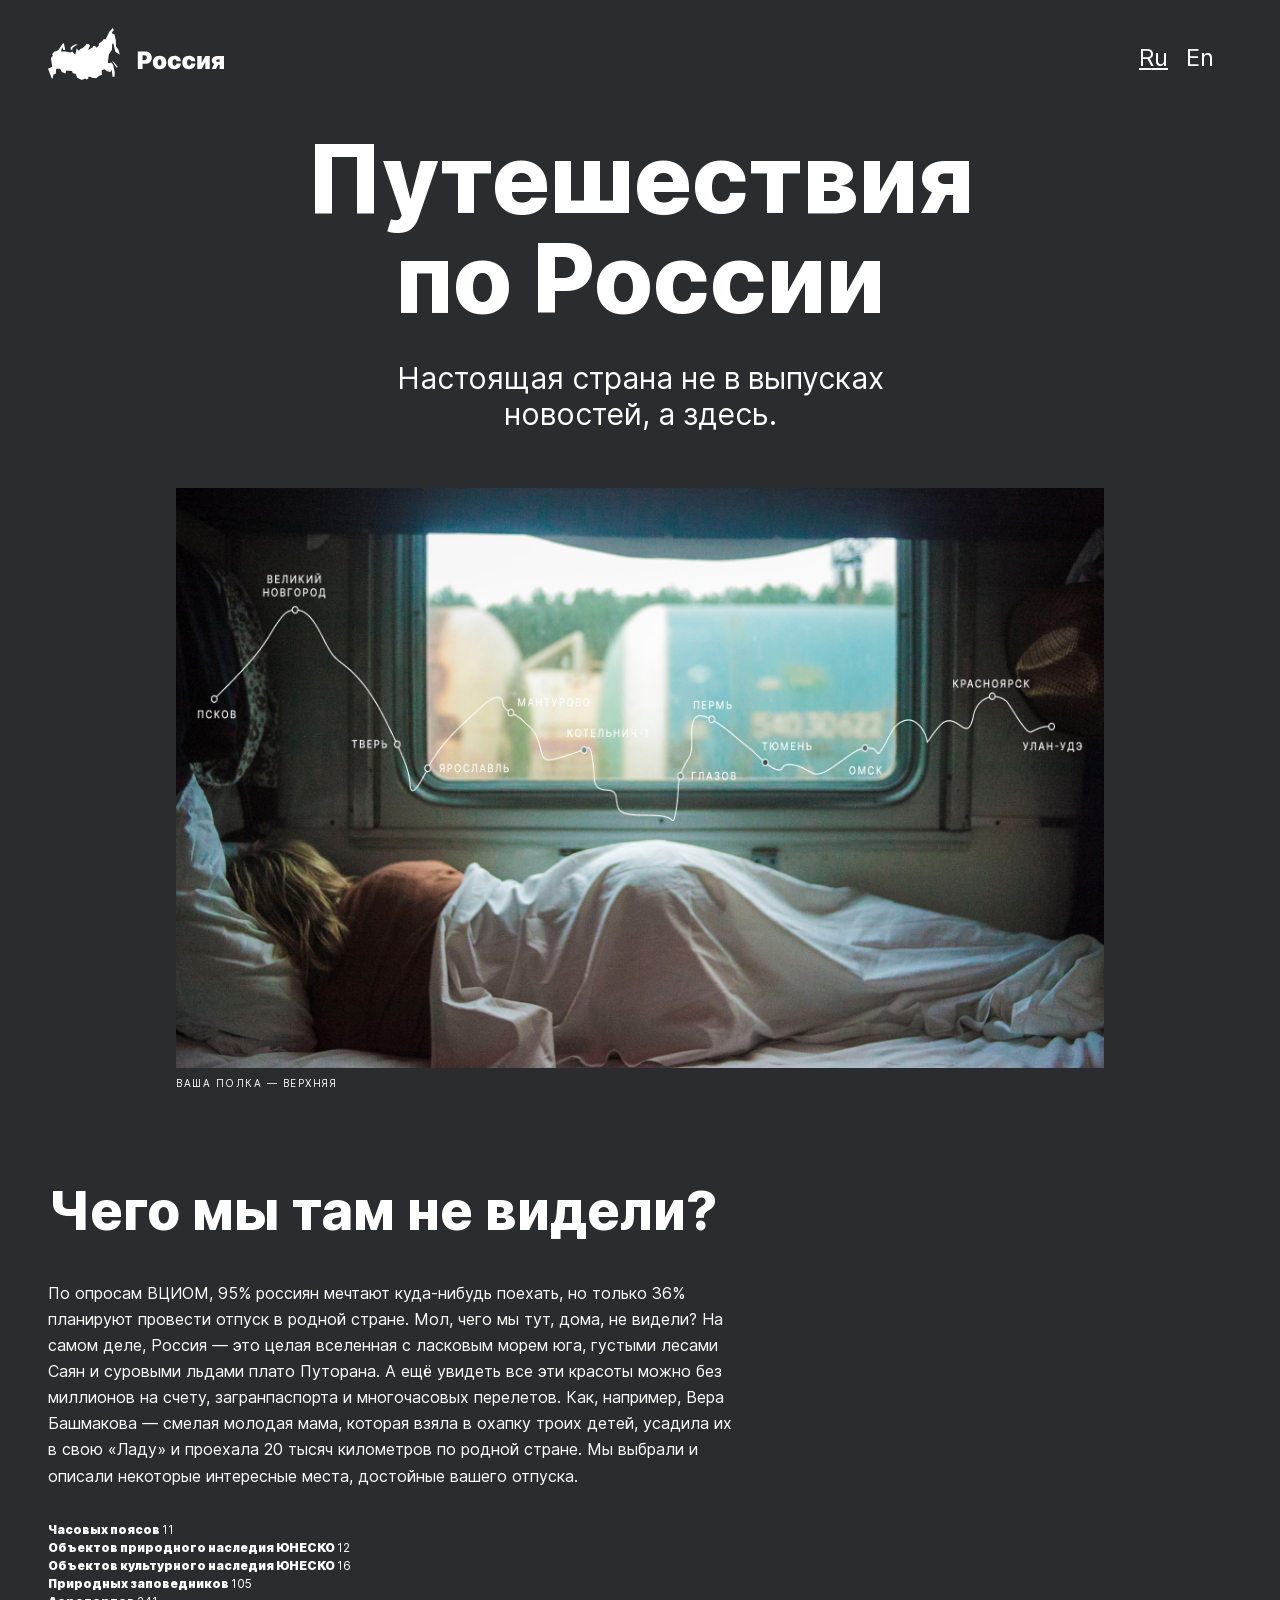
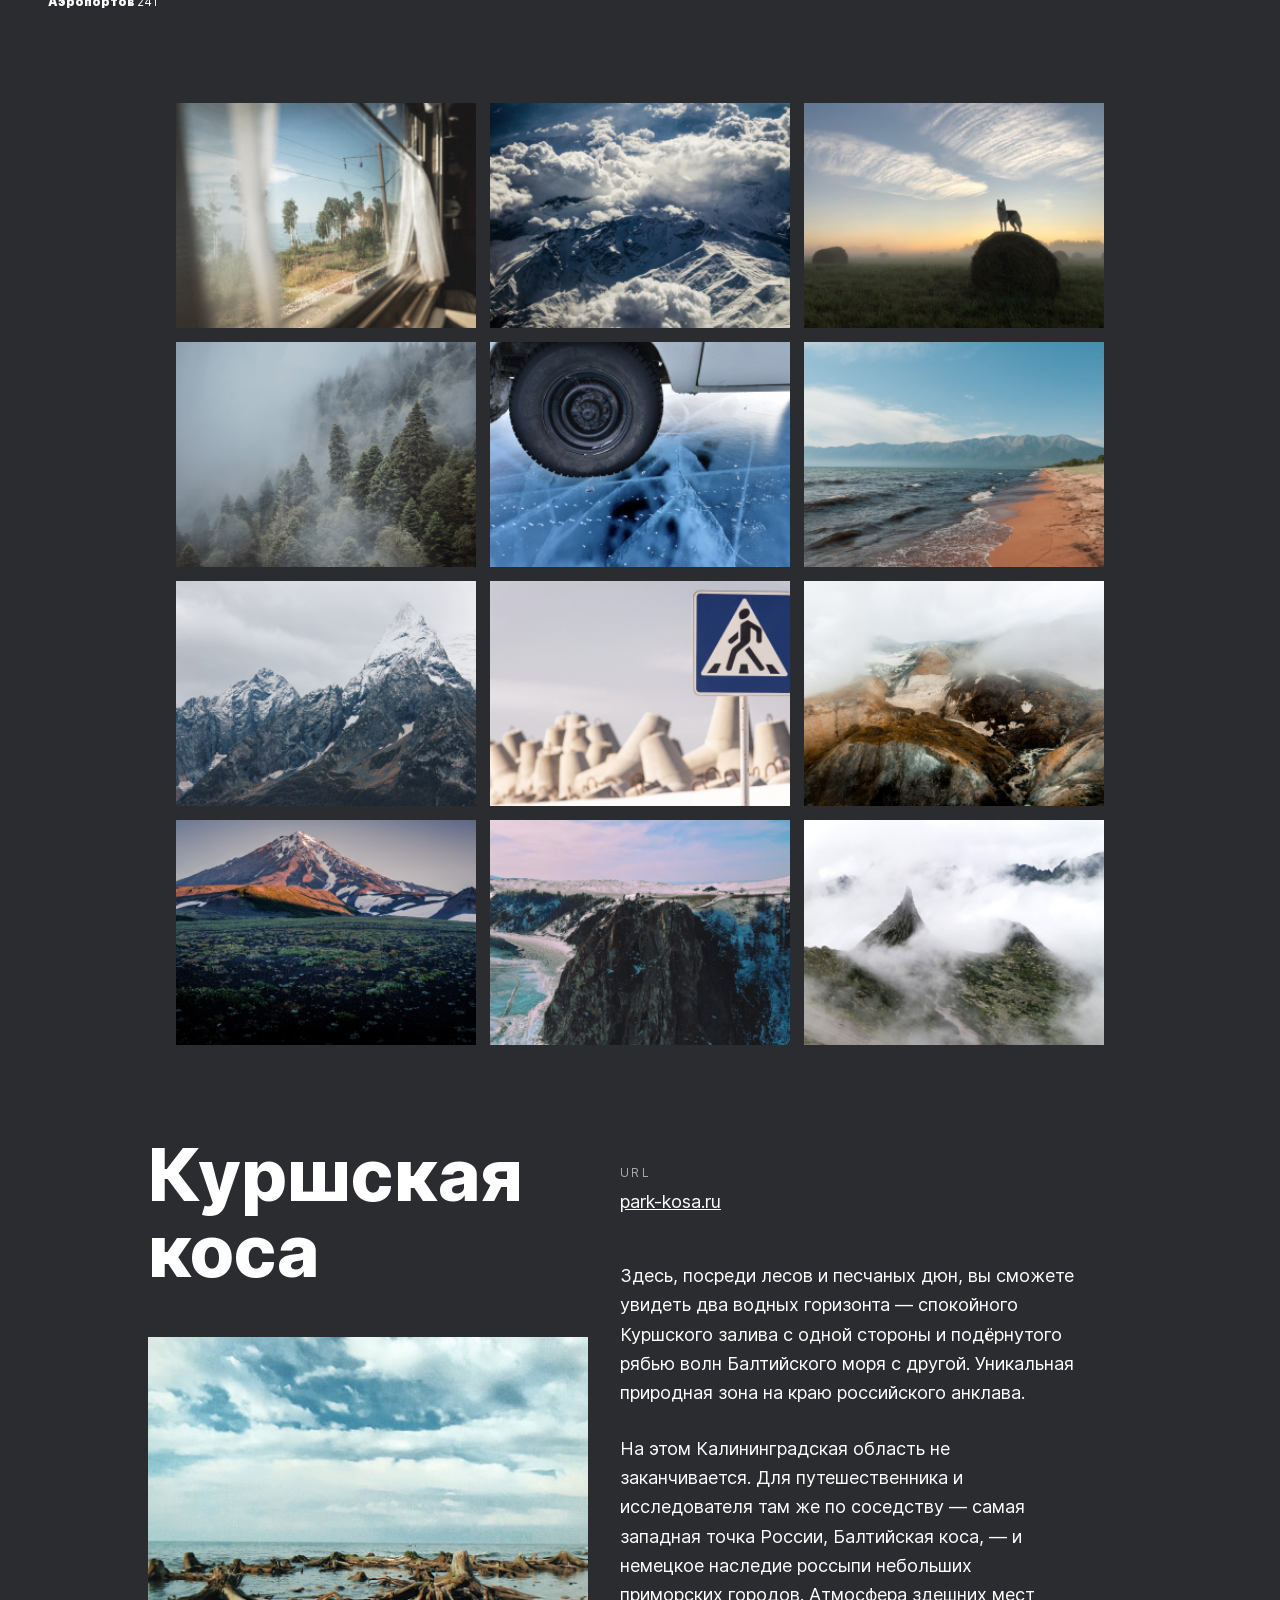
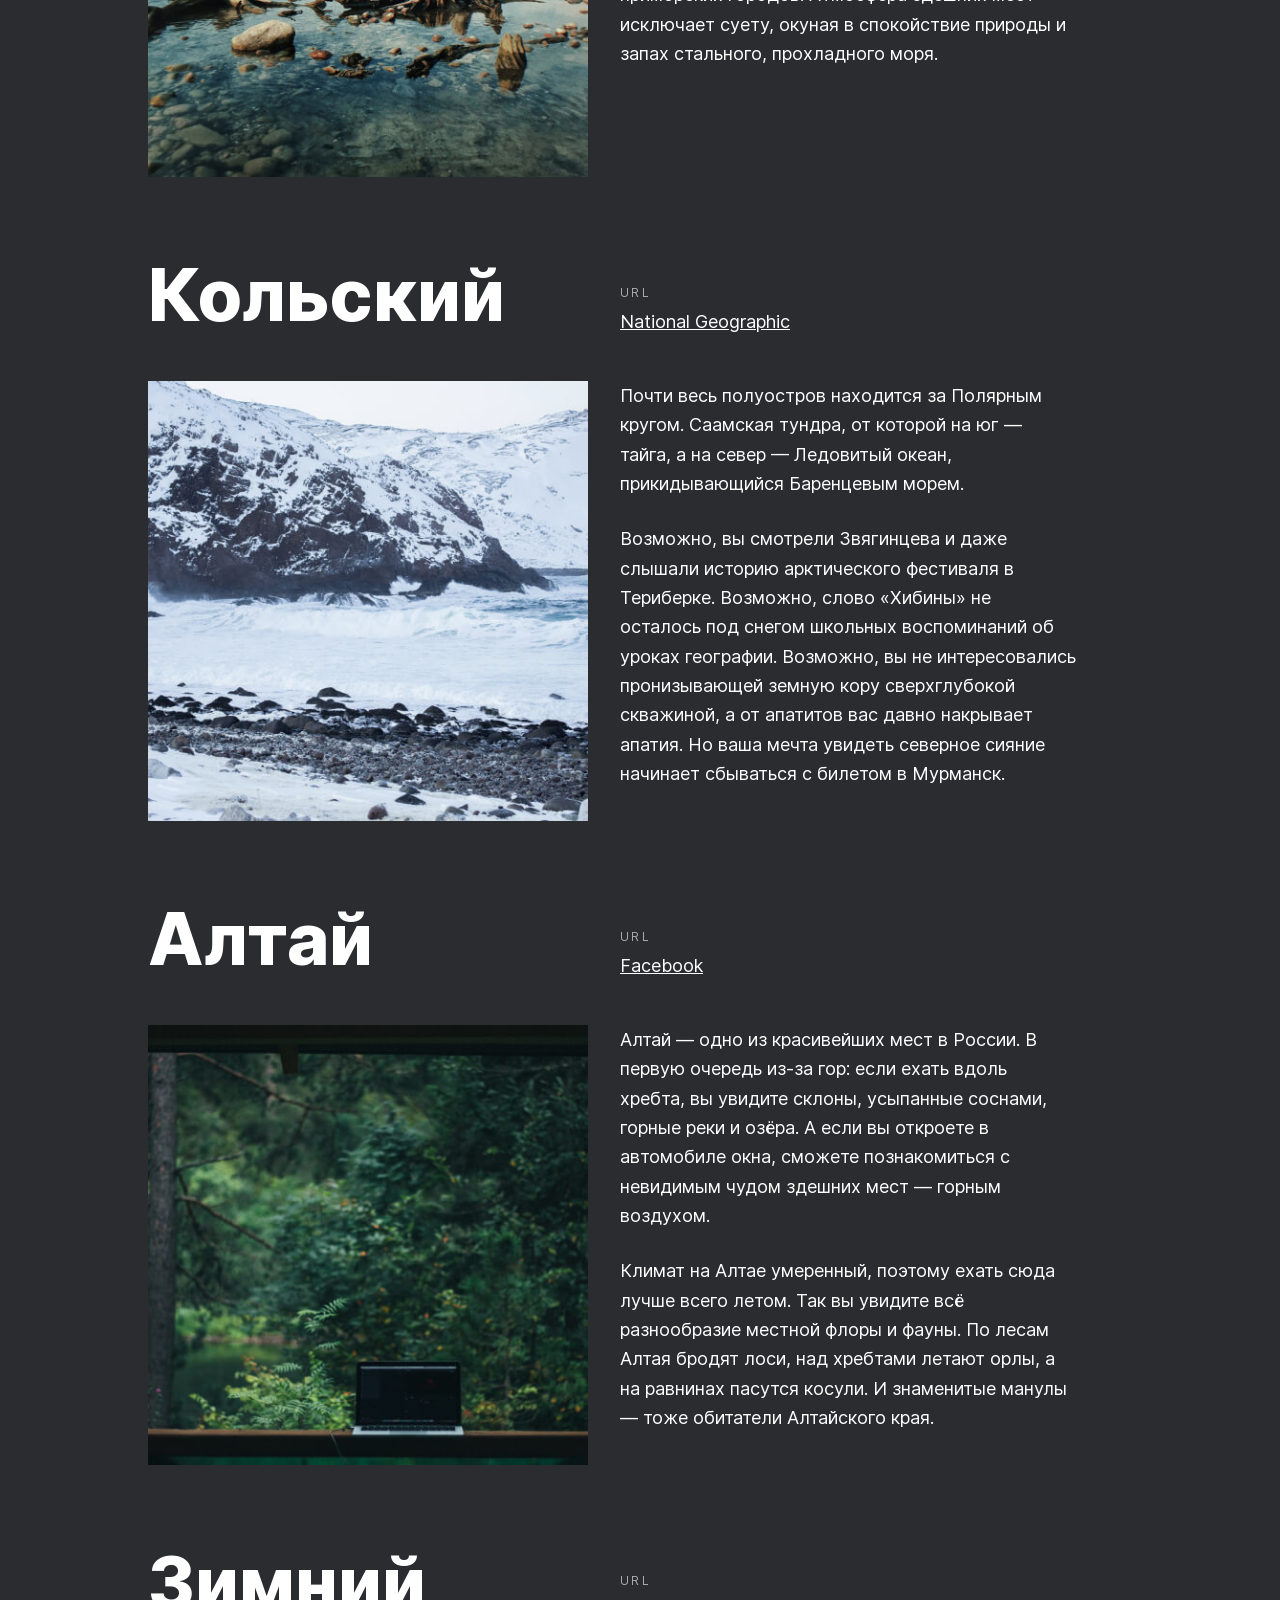
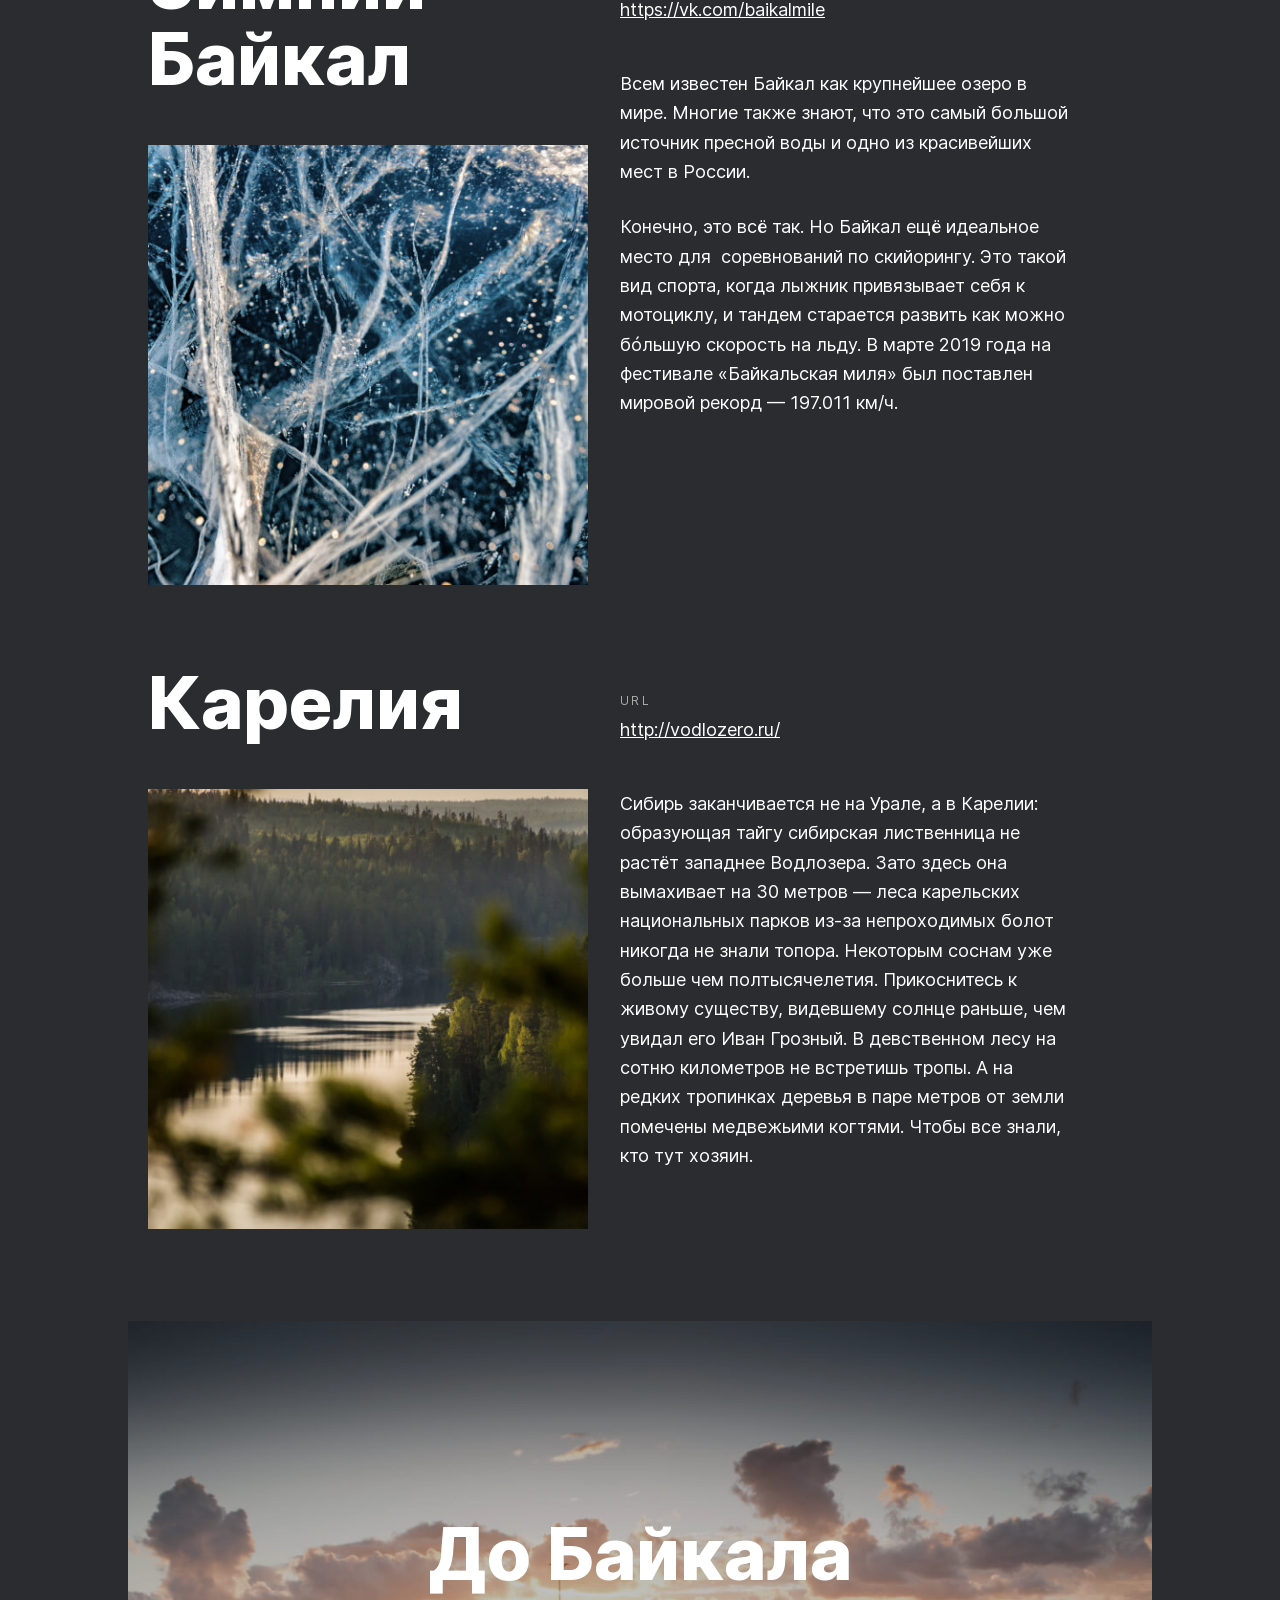
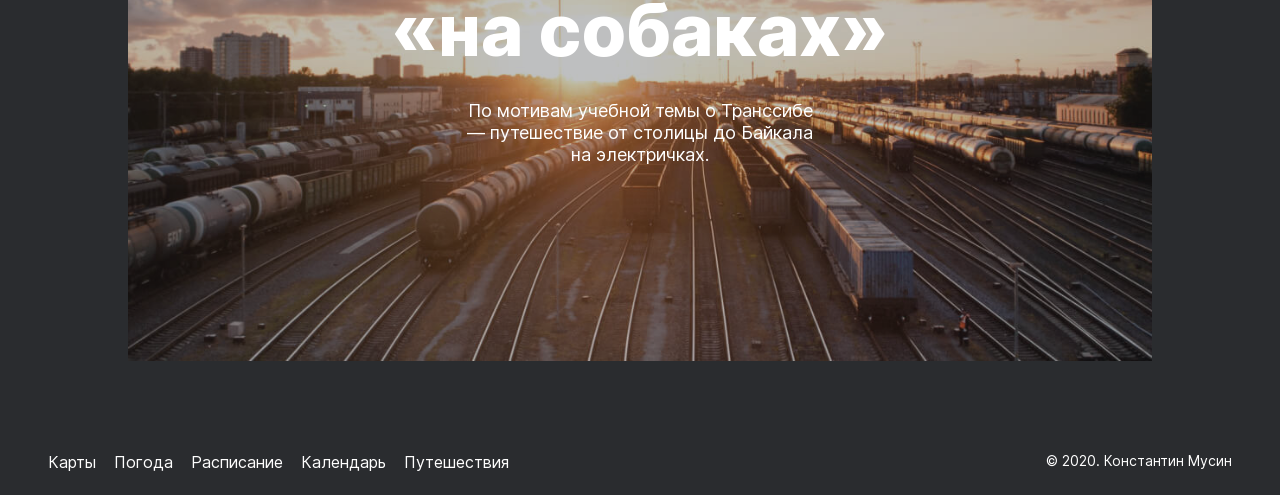
==== russian-travel.html @ 58297a15 "First push" ====
<!DOCTYPE html>
<html lang="ru">
<head>
    <meta charset="UTF-8">
    <meta name="viewport" content="width=device-width, initial-scale=1.0">
    <link rel="stylesheet" href="./pages/russian-travel.css">
    <link rel="stylesheet" href="index2.css">
    <title>Путешествия по России</title>
</head>
<body>
    <div class="page">
        <header class="header">
            <svg class="header__logo" width="176" height="52" viewBox="0 0 176 52" fill="none" xmlns="http://www.w3.org/2000/svg">
            <path d="M7.76534 23.3826L10.4107 22.0738L14.592 15.7919L15.872 15.2685L17.2374 21.6376L15.4454 21.8993L14.08 19.2819L13.056 23.3826H17.5787L22.272 24.604L24.1494 23.3826L27.3067 26.698L28.672 20.5906L30.8907 22.8591L32.256 20.9396L34.4747 20.3289L37.7174 17.2752L38.2294 15.7919L40.8747 16.2282L41.9841 17.7114L40.0214 21.8993L44.8854 19.3691V18.1476L46.7627 17.7114L48.8107 19.8054L50.8587 17.2752V15.5302L54.1867 13.1745L55.5521 11.1678H57.6854L61.4401 3.40268L64.6828 0L65.8774 1.91946L64.0001 4.36242L64.6828 5.93289L66.4748 6.28188L67.9254 12.7383V18.1476L70.4854 21.7248L71.7654 26.698L67.3281 23.8188L65.3654 15.5302L64.1707 15.7919L64.0001 21.3758L60.7574 26.698L59.8187 34.8121L62.0374 35.3356L62.9761 34.2013L65.1094 36.6443L66.7307 43.9732L66.5601 48.6846H64.5121L63.7441 42.0537L62.2934 44.0604L59.1361 43.3624L56.5761 41.1812L53.6747 42.2282L53.8454 46.9396L51.5414 47.5503L48.1281 50.1678L44.0321 49.6443L42.4107 48.6846L39.8507 49.1208L40.7041 50.1678L38.6561 51.3893L37.0347 50.604L33.9627 52L29.2694 49.6443L27.4774 45.4564L25.9414 45.6309L24.1494 44.1477L24.064 43.0134L18.3467 42.4027L17.408 45.5436L13.824 43.8859L12.032 40.8322H8.19201L7.76534 45.7181L5.54667 46.4161L4.43734 50.8658L3.584 50.0805L0 40.745L4.26667 38.651L3.584 34.5503L2.90134 30.3624L4.77867 27.6577L4.18134 26L6.74134 23.2081L7.76534 23.3826ZM64.5121 33.6779L68.4374 39.6107L69.7174 39.0872L68.0961 36.6443L64.5121 32.8054V33.6779ZM24.4054 21.6376V19.8926L27.392 17.7114L29.952 16.4027H26.9654L24.32 17.9732L22.6987 19.4564V21.6376H24.4054Z" fill="white"/>
            <path d="M89.8314 41.0004H94.5546V35.8186H97.171C101.138 35.8186 103.797 33.4749 103.797 29.7164C103.797 26.0004 101.206 23.5459 97.3409 23.5459H89.8314V41.0004ZM94.5546 32.1368V27.33H96.2196C97.8761 27.33 98.87 28.2164 98.87 29.7164C98.87 31.2078 97.8761 32.1368 96.2196 32.1368H94.5546Z" fill="white"/>
            <path d="M111.604 41.2391C115.851 41.2391 118.366 38.5118 118.366 34.4891C118.366 30.4664 115.851 27.7391 111.604 27.7391C107.356 27.7391 104.842 30.4664 104.842 34.4891C104.842 38.5118 107.356 41.2391 111.604 41.2391ZM111.638 37.7618C110.381 37.7618 109.633 36.509 109.633 34.455C109.633 32.401 110.381 31.1482 111.638 31.1482C112.827 31.1482 113.575 32.401 113.575 34.455C113.575 36.509 112.827 37.7618 111.638 37.7618Z" fill="white"/>
            <path d="M126.555 41.2391C130.42 41.2391 132.79 39.0146 132.841 35.5459H128.492C128.39 36.9181 127.651 37.6595 126.623 37.6595C125.391 37.6595 124.584 36.6027 124.584 34.455C124.584 32.3073 125.391 31.2504 126.623 31.2504C127.659 31.2504 128.365 31.9919 128.492 33.3641H132.841C132.816 29.955 130.395 27.7391 126.555 27.7391C122.308 27.7391 119.793 30.4664 119.793 34.4891C119.793 38.5118 122.308 41.2391 126.555 41.2391Z" fill="white"/>
            <path d="M141.062 41.2391C144.928 41.2391 147.298 39.0146 147.349 35.5459H142.999C142.897 36.9181 142.158 37.6595 141.13 37.6595C139.899 37.6595 139.092 36.6027 139.092 34.455C139.092 32.3073 139.899 31.2504 141.13 31.2504C142.167 31.2504 142.872 31.9919 142.999 33.3641H147.349C147.323 29.955 144.902 27.7391 141.062 27.7391C136.815 27.7391 134.3 30.4664 134.3 34.4891C134.3 38.5118 136.815 41.2391 141.062 41.2391Z" fill="white"/>
            <path d="M153.701 35.0004V27.9095H149.283V41.0004H153.701L157.337 33.8754V41.0004H161.754V27.9095H157.337L153.701 35.0004Z" fill="white"/>
            <path d="M171.651 41.0004H176V27.9095H169.884C166.12 27.9095 163.742 29.8186 163.767 32.4777C163.75 33.9692 164.642 35.205 166.205 35.9379L163.631 41.0004H167.947L170.147 36.6709H171.651V41.0004ZM171.651 33.8414H169.986C168.737 33.8414 168.159 33.2277 168.185 32.6482C168.159 32.1027 168.703 31.4209 169.884 31.4209H171.651V33.8414Z" fill="white"/>
            </svg>
             <ul class="header__unnumbered-list">  
                <li class="header__list"><a class="header__lang-link" href="#" target="_self">Ru</a></li>
                <li class="header__list"><a class="header__lang-link" href="#" target="_self">En</a></li>
            </ul>
        </header>
        <main class="content">
            <section class="lead">
                <h1 class="lead__title">Путешествия по России</h1>
                <p class="lead__subtitle">Настоящая страна не в выпусках новостей, а здесь.</p>
                <img class="lead__image" src="./image/lead__image.jpg" alt="Ваше место в вагоне">
                <p class="lead__caption">ваша полка — верхняя</p>
            </section>

            <section class="intro">
                <h2 class="intro__title">Чего мы там не видели?</h2>
                <p class="intro__text">По опросам ВЦИОМ, 95% россиян мечтают куда-нибудь поехать, 
                    но только 36% планируют провести отпуск в родной стране. 
                    Мол, чего мы тут, дома, не видели? 
                    На самом деле, Россия — это целая вселенная с ласковым морем юга,
                    густыми лесами Саян и суровыми льдами плато Путорана. 
                    А ещё увидеть все эти красоты можно без миллионов на счету, 
                    загранпаспорта и многочасовых перелетов. 
                    Как, например, Вера Башмакова — смелая молодая мама, 
                    которая взяла в охапку троих детей, усадила их в свою «Ладу» 
                    и проехала 20 тысяч километров по родной стране. 
                    Мы выбрали и описали некоторые интересные места, 
                    достойные вашего отпуска.</p>
                <ul class="intro__unnumbered-list">
                    <li class="intro__list">
                      <span class="intro__list-span">
                        Часовых поясов
                      </span>
                        11
                    </li>
                    <li class="intro__list">
                        <span class="intro__list-span">
                            Объектов природного наследия ЮНЕСКО
                        </span> 
                        12
                    </li>
                    <li class="intro__list">
                        <span class="intro__list-span">
                            Объектов культурного наследия ЮНЕСКО
                        </span> 
                        16
                    </li>
                    <li class="intro__list">
                        <span class="intro__list-span">
                        Природных заповедников
                        </span> 
                        105
                    </li>
                    <li class="intro__list">
                        <span class="intro__list-span">
                            Аэропортов
                        </span> 
                        241
                    </li>
                </ul>
            </section>

            <section class="photo-grid">
                <img class="photo-grid__item" src="./image/photo-grid__item.jpg" alt="Картинка 1">
                <img class="photo-grid__item" src="./image/photo-grid__item2.jpg" alt="Картинка 2">
                <img class="photo-grid__item" src="./image/photo-grid__item3.jpg" alt="Картинка 3">
                <img class="photo-grid__item" src="./image/photo-grid__item4.jpg" alt="Картинка 4">
                <img class="photo-grid__item" src="./image/photo-grid__item5.jpg" alt="Картинка 5">
                <img class="photo-grid__item" src="./image/photo-grid__item6.jpg" alt="Картинка 6">
                <img class="photo-grid__item" src="./image/photo-grid__item7.jpg" alt="Картинка 7">
                <img class="photo-grid__item" src="./image/photo-grid__item8.jpg" alt="Картинка 8">
                <img class="photo-grid__item" src="./image/photo-grid__item9.jpg" alt="Картинка 9">
                <img class="photo-grid__item" src="./image/photo-grid__item10.jpg" alt="Картинка 10">
                <img class="photo-grid__item" src="./image/photo-grid__item11.jpg" alt="Картинка 11">
                <img class="photo-grid__item" src="./image/photo-grid__item12.jpg" alt="Картинка 12">
            </section>

            <section class="places">
                <ul class="place__unnumbered-list">
                    <li class="place">
                        <h2 class="place__title">Куршская коса</h2>
                        <img class="place__image" src="./image/place__image 1.jpg" alt="Куршская коса">
                        <div class="place__website">
                            <p class="place__website_url-heading">URL</p>
                            <a class="place__website_link" href="http://park-kosa.ru" target="_self">park-kosa.ru</a>
                        </div>
                        <div class="place__text">
                        <p class="place__paragraph">Здесь, посреди лесов и песчаных дюн, 
                            вы сможете увидеть два водных горизонта — 
                            спокойного Куршского залива с одной стороны и 
                            подёрнутого рябью волн Балтийского моря с другой. 
                            Уникальная природная зона на краю российского анклава.</p>
                        <p class="place__paragraph">На этом Калининградская область 
                            не заканчивается. Для путешественника и исследователя 
                            там же по соседству — самая западная точка России, 
                            Балтийская коса, — и немецкое наследие россыпи небольших 
                            приморских городов. Атмосфера здешних мест исключает суету, 
                            окуная в спокойствие природы и запах стального, прохладного моря.</p>
                        </div>
                     </li>

                    <li class="place">
                        <h2 class="place__title">Кольский</h2>
                        <img class="place__image" src="./image/place__image 2.jpg" alt="Кольский">
                        <div class="place__website">
                            <p class="place__website_url-heading">URL</p>
                            <a class="place__website_link" href="https://yourshot.nationalgeographic.com/photos/?keywords=kolskiy" target="_self">National Geographic</a>
                        </div>
                        <p class="place__paragraph">Почти весь полуостров находится за 
                            Полярным кругом. Саамская тундра, от которой на юг — 
                            тайга, а на север — Ледовитый океан, 
                            прикидывающийся Баренцевым морем.</p>
                        <p class="place__paragraph">Возможно, вы смотрели Звягинцева
                             и даже слышали историю арктического фестиваля в Териберке. 
                             Возможно, слово «Хибины» не осталось под снегом школьных
                              воспоминаний об уроках географии. Возможно, вы не 
                              интересовались пронизывающей земную кору сверхглубокой 
                              скважиной, а от апатитов вас давно накрывает апатия. 
                              Но ваша мечта увидеть северное сияние начинает 
                              сбываться с билетом в Мурманск.</p>
                    </li>

                    <li class="place">
                        <h2 class="place__title">Алтай</h2>
                        <img class="place__image" src="./image/place__image 3.jpg" alt="Алтай">
                        <div class="place__website">
                            <p class="place__website_url-heading">URL</p>
                            <a class="place__website_link" href="https://www.facebook.com/vera.bashmakova/posts/10156011613718822" target="_self">Facebook</a>
                        </div>
                        <p class="place__paragraph">Алтай — одно из красивейших мест в России. 
                            В первую очередь из-за гор: если ехать вдоль хребта, 
                            вы увидите склоны, усыпанные соснами, 
                            горные реки и озёра. А если вы откроете в автомобиле окна, 
                            сможете познакомиться с невидимым чудом здешних мест — 
                            горным воздухом.</p>
                        <p class="place__paragraph">Климат на Алтае умеренный, 
                            поэтому ехать сюда лучше всего летом. 
                            Так вы увидите всё разнообразие местной флоры и фауны. 
                            По лесам Алтая бродят лоси, над хребтами летают орлы, 
                            а на равнинах пасутся косули. 
                            И знаменитые манулы — тоже обитатели Алтайского края.</p>
                    </li>

                    <li class="place">
                        <h2 class="place__title">Зимний Байкал</h2>
                        <img class="place__image" src="./image/place__image 4.jpg" alt="Зимний Байкал">
                        <div class="place__website">
                            <p class="place__website_url-heading">URL</p>
                            <a class="place__website_link" href="https://vk.com/baikalmile" target="_self">https://vk.com/baikalmile</a>
                        </div>
                        <p class="place__paragraph">Всем известен Байкал как крупнейшее озеро 
                            в мире. Многие также знают, что это самый большой источник 
                            пресной воды и одно из красивейших мест в России.</p>
                        <p class="place__paragraph">Конечно, это всё так. Но Байкал ещё идеальное место для
                             соревнований по скийорингу. Это такой вид спорта, 
                            когда лыжник привязывает себя 
                            к мотоциклу, и тандем старается развить как можно 
                            бóльшую скорость на льду. В марте 2019 года на фестивале 
                            «Байкальская миля» был поставлен мировой рекорд — 197.011 км/ч.</p>
                    </li>

                    <li class="place">
                        <h2 class="place__title">Карелия</h2>
                        <img class="place__image" src="./image/place__image 5.jpg" alt="Карелия">
                        <div class="place__website">
                            <p class="place__website_url-heading">URL</p>
                            <a class="place__website_link" href="http://vodlozero.ru" target="_self">http://vodlozero.ru/</a>
                        </div>
                        <p class="place__paragraph">Сибирь заканчивается не на Урале, а в Карелии: 
                            образующая тайгу сибирская лиственница не растёт западнее Водлозера.
                             Зато здесь она вымахивает на 30 метров — леса карельских национальных
                              парков из-за непроходимых болот никогда не знали топора. 
                              Некоторым соснам уже больше чем полтысячелетия. 
                              Прикоснитесь к живому существу, видевшему солнце раньше, 
                              чем увидал его Иван Грозный. 
                            В девственном лесу на сотню километров не встретишь тропы. 
                            А на редких тропинках деревья 
                            в паре метров от земли помечены медвежьими когтями. 
                            Чтобы все знали, кто тут хозяин.</p>
                        </li>
                </ul>
            </section>

            <section class="cover">
                <h2 class="cover__title">До Байкала «на собаках»</h2>
                <a class="cover__subtitle"  href="https://stampsy.com/na-elektrichkakh-do-baikala" target="_self">По мотивам учебной темы о 
                    Транссибе — путешествие от столицы до 
                    Байкала на электричках.</a>
                <img class="cover__background" src="./image/cover__background.jpg" alt="Фоновое изображение поездов">
                <div class="cover__overlay"></div>
            </section>

        </main>

        <footer class="footer">
            <ul class="footer__unnumbered-list">
                <li class="footer__list-link"><a class="footer__link" href="https://yandex.ru/maps" target="_self">Карты</a></li>
                <li class="footer__list-link"><a class="footer__link" href="https://yandex.ru/pogoda" target="_self">Погода</a></li>
                <li class="footer__list-link"><a class="footer__link" href="https://rasp.yandex.ru" target="_self">Расписание</a></li>
                <li class="footer__list-link"><a class="footer__link" href="https://calendar.yandex.ru" target="_self">Календарь</a></li>
                <li class="footer__list-link"><a class="footer__link" href="https://travel.yandex.ru" target="_self">Путешествия</a></li>
            </ul>
            <p class="footer__copyright"> &copy; 2020. Константин Мусин</p>
        </footer>

    </div>
</body>
</html>
---- pages/russian-travel.css ----
@import url(../vendor/normalize.css);
---- index2.css ----
@font-face{
    src: url(./Inter/Inter-ExtraBold.woff) format('woff');
    font-family: "Inter";
    font-weight: 900;
    font-style: normal;
}

@font-face{
    src: url(./Inter/Inter-Black.woff) format('woff');
    font-family: "Inter";
    font-weight: bold;
    font-style: normal;
}

@font-face{
    src: url(./Inter/Inter-Regular.woff) format('woff');
    font-family: "Inter";
    font-weight: normal;
    font-style: normal;
}

.page{
    background-color: #2A2C2F;
    min-width: 320px;
    min-height: 6875px;
    max-height: 9630px;
    overflow-x: hidden;
}

.header{
    margin: 0px 48px 56px;
    padding-top: 28px;
    display: flex;
    justify-content: space-between;
    min-width: 1184px;
    height: 52px;
}

.header__logo{
    width: 176px;
    height: 52px; 
}

.header__unnumbered-list{
    display: flex;
    flex-direction: row;
    list-style-type: none;
}

.header__list:nth-of-type(1) .header__lang-link{
    width: 30px;
    text-decoration: underline;
}

.header__lang-link{
    margin-right: 18px;
    width: 29px;
    height: 28px;
    font-family: "Inter";
    font-style: normal;
    font-weight: normal;
    font-size: 24px;
    line-height: 28px;
    /* identical to box height, or 117% */
    text-align: right;
    text-decoration: none;
    color: #FFFFFF;
}

.lead{
    margin: 0 auto;
    display: flex;
    flex-direction: column;
    align-items: center;
    width: 984px;
    height: 1005px;
}

.lead__title{
    font-family: "Inter";
    font-style: normal;
    font-weight: 900;
    font-size: 96px;
    line-height: 100px;
    /* or 104% */
    text-align: center;
    width: 720px;
    height: 200px;
    margin: 0px auto 32px;
    color: #FFFFFF;
}

.lead__subtitle{
    font-family: "Inter";
    font-style: normal;
    font-weight: normal;
    font-size: 30px;
    line-height: 36px;
    /* or 120% */
    text-align: center;
    color: #FFFFFF;
    width: 640px;
    height: 72px;
    margin: 0px auto 64px;
}

.lead__image{
    width: 984px;
    height: 615px;
    margin: 0px;
}

.lead__caption{
    font-family: "Inter";
    font-style: normal;
    font-weight: normal;
    font-size: 10px;
    line-height: 14px;
    /* identical to box height, or 140% */
    letter-spacing: 0.15em;
    text-transform: uppercase;
    min-width: 158px;
    height: 14px;
    align-self: flex-start;
    margin-top: 8px;
    color: #FFFFFF;
}

.intro{
    display: flex;
    flex-direction: column;
    align-items: flex-start;
    width: 690px;
    height: 429px;
    margin-top: 92px;
    margin-left: 148px;
}

.intro__title{
    width: 690px;
    height: 58px;
    font-family: "Inter";
    font-style: normal;
    font-weight: 900;
    font-size: 54px;
    line-height: 58px;
    /* identical to box height, or 107% */
    color: #FFFFFF;
    margin: 0px 0px;
}

.intro__text{
    width: 690px;
    height: 208px;
    font-family: "Inter";
    font-style: normal;
    font-weight: normal;
    font-size: 16px;
    line-height: 163%;
    /* or 26px*/
    color: #FFFFFF;
    margin: 40px 0px 33px;
}

.intro__unnumbered-list{
    width: 690px;
    height: 90px;
    padding: 0px;
    margin: 0px;
    display: flex;
    flex-direction: column;
    list-style-type: none;
}

.intro__list{
    font-family: "Inter";
    font-style: normal;
    font-weight: normal;
    font-size: 12px;
    line-height: 18px;
    /* or 150% */
    color: #FFFFFF;
}

.intro__list-span{
    font-weight: bold;
}

.photo-grid{
    width: 1184px;
    height: 671px;
    margin: 92px auto 0px;
    display: grid;
    grid-template-columns: repeat(4, 1fr);
    grid-template-rows: repeat(3, 1fr);
    gap: 16px;
}

.photo-grid__item{
    width: 100%;
    height: 100%;
}

.places{
    display: flex;
    flex-direction: column;
    width: 984px;
    max-height: 3392px;
    margin: 92px auto 0px;
}

.place__unnumbered-list{
    list-style-type: none;
    padding: 0;
    margin: 0;
}

.place{
    display: flex;
    flex-flow: column wrap;
    width: 984px;
    max-height: 660px;
    min-height: 584px;
    margin: 0;
    margin-bottom: 80px;
}

.place:nth-last-of-type(1){
    margin: 0;
}

/*.place:nth-of-type(3n-2) .place__website{
    margin: 106px 28px 48px 0px;
}*/


.place__title{
    width: 460px;
    margin: 0px 40px 48px 0px;
    font-family: "Inter";
    font-style: normal;
    font-weight: 900;
    font-size: 72px;
    line-height: 76px;
    /* or 106% */
    color: #FFFFFF;
}

.place__image{
    width: 460px;
    height: 460px;
}

.place__website{
    width: 456px;
    height: 46px;
    margin: 30px 28px 48px 0px;
}

.place__website_url-heading{
    margin:0px 0px 12px;
    font-family: "Inter";
    font-style: normal;
    font-weight: normal;
    font-size: 12px;
    line-height: 12px;
    /* identical to box height, or 100% */
    letter-spacing: 0.2em;
    color: #AAAAAA;
}

.place__website_link{
    font-family: "Inter";
    font-style: normal;
    font-weight: normal;
    font-size: 18px;
    line-height: 22px;
    /* identical to box height, or 122% */
    text-decoration-line: underline;
    color: #FFFFFF;
}

.place__website_link:hover{
    cursor: url(./image/Imported\ Layers\ Copy\ 4.png), pointer;
}

.place__paragraph{
    width: 484px;
    font-family: "Inter";
    font-style: normal;
    font-weight: normal;
    font-size: 18px;
    line-height: 163%;
    /* or 29px */
    color: #FFFFFF;
    margin: 0;
    margin-bottom: 26px;
}

.place__paragraph:nth-of-type(2n){
    margin-bottom: 0;
}

.cover{
    position: relative;
    width: 1184px;
    height: 740px;
    margin: 92px auto 0px;
    display: flex;
    flex-direction: column;
    align-items: center;
    overflow: hidden;
}

.cover:hover .cover__overlay{
    opacity: 0.8;
}

.cover__title{
    width: 560px;
    height: 152px;
    font-family: "Inter";
    font-style: normal;
    font-weight: 900;
    font-size: 72px;
    line-height: 76px;
    /* or 106% */
    text-align: center;
    color: #FFFFFF;
    z-index: 2;
    margin: 245px auto 32px;
}

.cover__subtitle{
    width: 360px;
    height: 66px;
    font-family: "Inter";
    font-style: normal;
    font-weight: normal;
    font-size: 18px;
    line-height: 22px;
    /* or 122% */
    text-align: center;
    color: #FFFFFF;
    z-index: 2;
    margin: 0px auto 245px;
    text-decoration: none;
}

.cover__subtitle:hover{
    cursor: url(./image/Imported\ Layers\ Copy\ 4.png), pointer;
}

.cover__background{
    position: absolute;
    top: 0px;
    left: 0px;
    width: 1184px;
    height: 740px;
    z-index: 0;
}

.cover__overlay{
    position: absolute;
    top: 0px;
    left: 0px;
    width: 1184px;
    height: 740px;
    z-index: 1;
    background-color:rgba(42, 44, 47, 0.3);
    transition: opacity 350ms easy;
}

.footer{
    display: flex;
    flex-direction: row;
    justify-content: space-between;
    min-width: 1184px;
    height: 18px;
    margin: 92px 48px 0px;
    padding-bottom: 24px;
}

.footer__unnumbered-list{
    list-style-type: none;
    display: flex;
    flex-direction: row;
    padding: 0px;
    margin: 0px;
}

.footer__link{
    width: 50px;
    height: 18px;
    font-family: "Inter";
    font-style: normal;
    font-weight: normal;
    font-size: 16px;
    line-height: 18px;
    /* identical to box height, or 112% */
    color: #FFFFFF;
    text-decoration: none;
    margin-right: 18px;
}

.footer__link:hover{
    cursor: url(./image/Imported\ Layers\ Copy\ 4.png), pointer;
}

.footer__copyright{
    min-width: 186px;
    height: 16px;
    font-family: "Inter";
    font-style: normal;
    font-weight: normal;
    font-size: 14px;
    line-height: 16px;
    /* identical to box height, or 114% */
    text-align: right;
    color: #FFFFFF;
    margin: 0px;
}

@media screen and (max-width: 1280px){
    .header{
        margin: 0px 48px 48px;
        padding-top: 28px;
        display: flex;
        justify-content: space-between;
        min-width: 928px;
        height: 52px;
    }

    .lead{
        margin: 0 auto;
        display: flex;
        flex-direction: column;
        align-items: center;
        width: 928px;
        height: 962px;
    }
    
    .lead__subtitle{
        margin: 0px auto 56px;
    }
    
    .lead__image{
        width: 928px;
        height: 580px;
        margin: 0px;
    }

    .intro{
        margin-left: 48px;
    }

    .photo-grid{
        width: 928px;
        height: 942px;
        grid-template-columns: repeat(3, 1fr);
        grid-template-rows: repeat(4, 1fr);
        gap: 14px;
    }
    
    .place{
        width: 928px;
        max-height: 640px;
        min-height: 564px;
    }
    
    .place__title{
        width: 440px;
        margin-right: 32px;
    }
    
    .place__image{
        width: 440px;
        height: 440px;
    }
    
    .place__website{
        margin-right: 0px;
    }
    
    .place__paragraph{
        width: 456px;
        margin: 0;
        margin-bottom: 26px;
    }
    
    .place__paragraph:nth-of-type(2n){
        margin-bottom: 7px;
    }

    .cover{
        width: 1024px;
        height: 640px;
    }

    .cover__title{
        margin: 195px auto 32px;
    }

    .cover__subtitle{
        margin: 0px auto 195px;
    }

    .cover__background{
        width: 1024px;
        height: 640px;
    }
    
    .cover__overlay{
        width: 1024px;
        height: 640px;
    }

    .footer{
        min-width: 928px;
        height: 18px;
    }
}

@media screen and (max-width: 1024px){
    .header{
        margin: 0px 24px 48px;
        min-width: 720px;
    }
    
    .lead{
        width: 768px;
        height: 862px;
    }
    
    .lead__subtitle{
        margin: 0px auto 56px;
    }
    
    .lead__image{
        width: 768px;
        height: 480px;
    }
    
    .intro{
        width: 720px;
        height: 429px;
        margin-top: 88px;
        margin-left: 24px;
    }
    
    .intro__title{
        width: 720px;
    }
    
    .intro__text{
        width: 720px;
    }
    
    .intro__unnumbered-list{
        width: 720px;
    }
    
    .photo-grid{
        width: 720px;
        height: 1664px;
        margin: 88px auto 0px;
        display: grid;
        grid-template-columns: repeat(2, 1fr);
        grid-template-rows: repeat(6, 1fr);
        gap: 16px;
    }
    
    .places{
        width: 720px;
        min-height: 2808px;
        /*max-height: 2808px;*/
        margin: 88px auto 0px;
    }
    
    .place{
        width: 720px;
        max-height: 581px;
        min-height: 434px;
        margin: 0;
        margin-bottom: 73px;
    }

    .place__title{
        width: 340px;
        margin: 0px 28px 48px 0px;
        font-size: 42px;
        line-height: 46px;
        /* or 110% */
    }
    
    .place__image{
        width: 340px;
        height: 340px;
        margin-bottom: 101px;
    }

    .place__website{
        width: 352px;
        margin: 0px 0px 48px;
    }

    .place__paragraph{
        width: 352px;
        margin: 0;
        font-size: 16px;
        margin-bottom: 25px;
    }

    .place__paragraph:nth-of-type(2n){
        margin-bottom: 0px;
    } 

    .place__paragraph:nth-last-of-type(1){
        margin-bottom: 0px;
    } 

    .cover{
        width: 768px;
        height: 480px;
        margin: 90px auto 0px;
    }

    .cover__title{
        width: 560px;
        height: 152px;
        margin: 115px auto 32px;
    }
    
    .cover__subtitle{
        margin: 0px auto 115px;
    }
       
    .cover__background{
        width: 768px;
        height: 480px;
    }
    
    .cover__overlay{
        width: 768px;
        height: 480px;
    }
    
    .footer{
        min-width: 720px;
        margin: 88px 24px 0px;
        padding-bottom: 24px;
    }
    
    .footer__link{
        width: 57px;
    }
}

@media screen and (max-width: 768px){
    .header{
        margin: 0px 16px 48px;
        padding-top: 16px;
        min-width: 288px;
        height: 42px;
    }
    
    .header__logo{
        width: 142px;
        height: 42px; 
    }
    
    .header__list:nth-of-type(1) .header__lang-link{
        text-decoration: underline;
    }
    
    .header__lang-link{
        margin-right: 18px;
        width: 22px;
        height: 20px;
        font-size: 18px;
        line-height: 20px;
        /* identical to box height, or 111% */
    }
    
    .lead{
        width: 320px;
        height: 406px;
    }
    
    .lead__title{
        font-size: 40px;
        line-height: 44px;
        /* or 104% */
        width: 288px;
        height: 88px;
        margin: 0px auto 16px;
    }
    
    .lead__subtitle{
        font-size: 16px;
        line-height: 20px;
        /* or 120% */
        width: 288px;
        height: 40px;
        margin: 0px auto 40px;
    }
    
    .lead__image{
        width: 320px;
        height: 200px;
        margin: 0px;
    }
    
    .lead__caption{
        min-width: 158px;
        height: 14px;
    }
    
    .intro{
        width: 288px;
        height: 754px;
        margin-top: 64px;
        margin-left: 16px;
    }
    
    .intro__title{
        width: 288px;
        height: 70px;
        font-size: 32px;
        line-height: 35px;
        /* identical to box height, or 109% */
    }
    
    .intro__text{
        width: 288px;
        height: 520px;
        margin: 40px 0px 34px;
    }
    
    .intro__unnumbered-list{
        width: 288px;
    }
    
    .photo-grid{
        width: 288px;
        height: 2724px;
        margin: 64px auto 0px;
        grid-template-columns: repeat(1, 1fr);
        grid-template-rows: repeat(12, 1fr);
        gap: 12px;
    }
    
    .places{
        width: 320px;
        max-height: 4784px;
        margin: 64px auto 0px;
    }
       
    .places:nth-last-of-type(1) .place__paragraph{
        margin: 0;
    }

    .place{
        width: 320px;
        max-height: 964px;
        min-height: 886px;
        margin: 0;
        margin-bottom: 49px;
    }

    .place__title{
        width: 288px;
        margin: 0px auto 32px;
        font-size: 32px;
        line-height: 35px;
        /* or 109% */
    }
    
    .place__image{
        width: 320px;
        height: 320px;
        margin-bottom: 32px;
    }

    .place__website{
        display: none;
    }
    
    .place__paragraph{
        width: 288px;
        margin: 0px 16px 25px;
    }

    .place__paragraph:nth-of-type(2n){
        margin-bottom: 0px;
    }

    .cover{
        width: 320px;
        height: 200px;
        margin: 66px auto 0px;
    }
    
    .cover__title{
        width: 288px;
        height: 70px;
        font-size: 32px;
        line-height: 35px;
        /* or 109% */
        margin: 33px auto 16px;
    }
    
    .cover__subtitle{
        width: 288px;
        height: 48px;
        font-size: 14px;
        line-height: 16px;
        /* or 114% */
        margin: 0px auto 33px;
    }
    
    .cover__background{
        width: 320px;
        height: 200px;
    }
    
    .cover__overlay{
        width: 320px;
        height: 200px;    
    }
    
    .footer{
        flex-direction: column;
        min-width: 186px;
        height: 310px;
        margin-top: 64px;
        margin-left: 16px;
        padding-bottom: 24px;
    }
    
    .footer__unnumbered-list{
        flex-direction: column;
        padding: 0px;
        margin: 0px;
    }

    .footer__list-link{
        min-width: 74px;
        height: 24px;
        margin: 0px 112px 32px 0px;
    }

    .footer__list-link:nth-last-child(1){
        margin-bottom: 0px;
    }
    
    .footer__link{
        font-size: 24px;
        line-height: 24px;
        /* identical to box height, or 100% */
    }
    
    .footer__copyright{
        min-width: 186px;
        height: 14px;
        font-size: 14px;
        line-height: 14px;
        /* identical to box height, or 100% */
    }
    
}
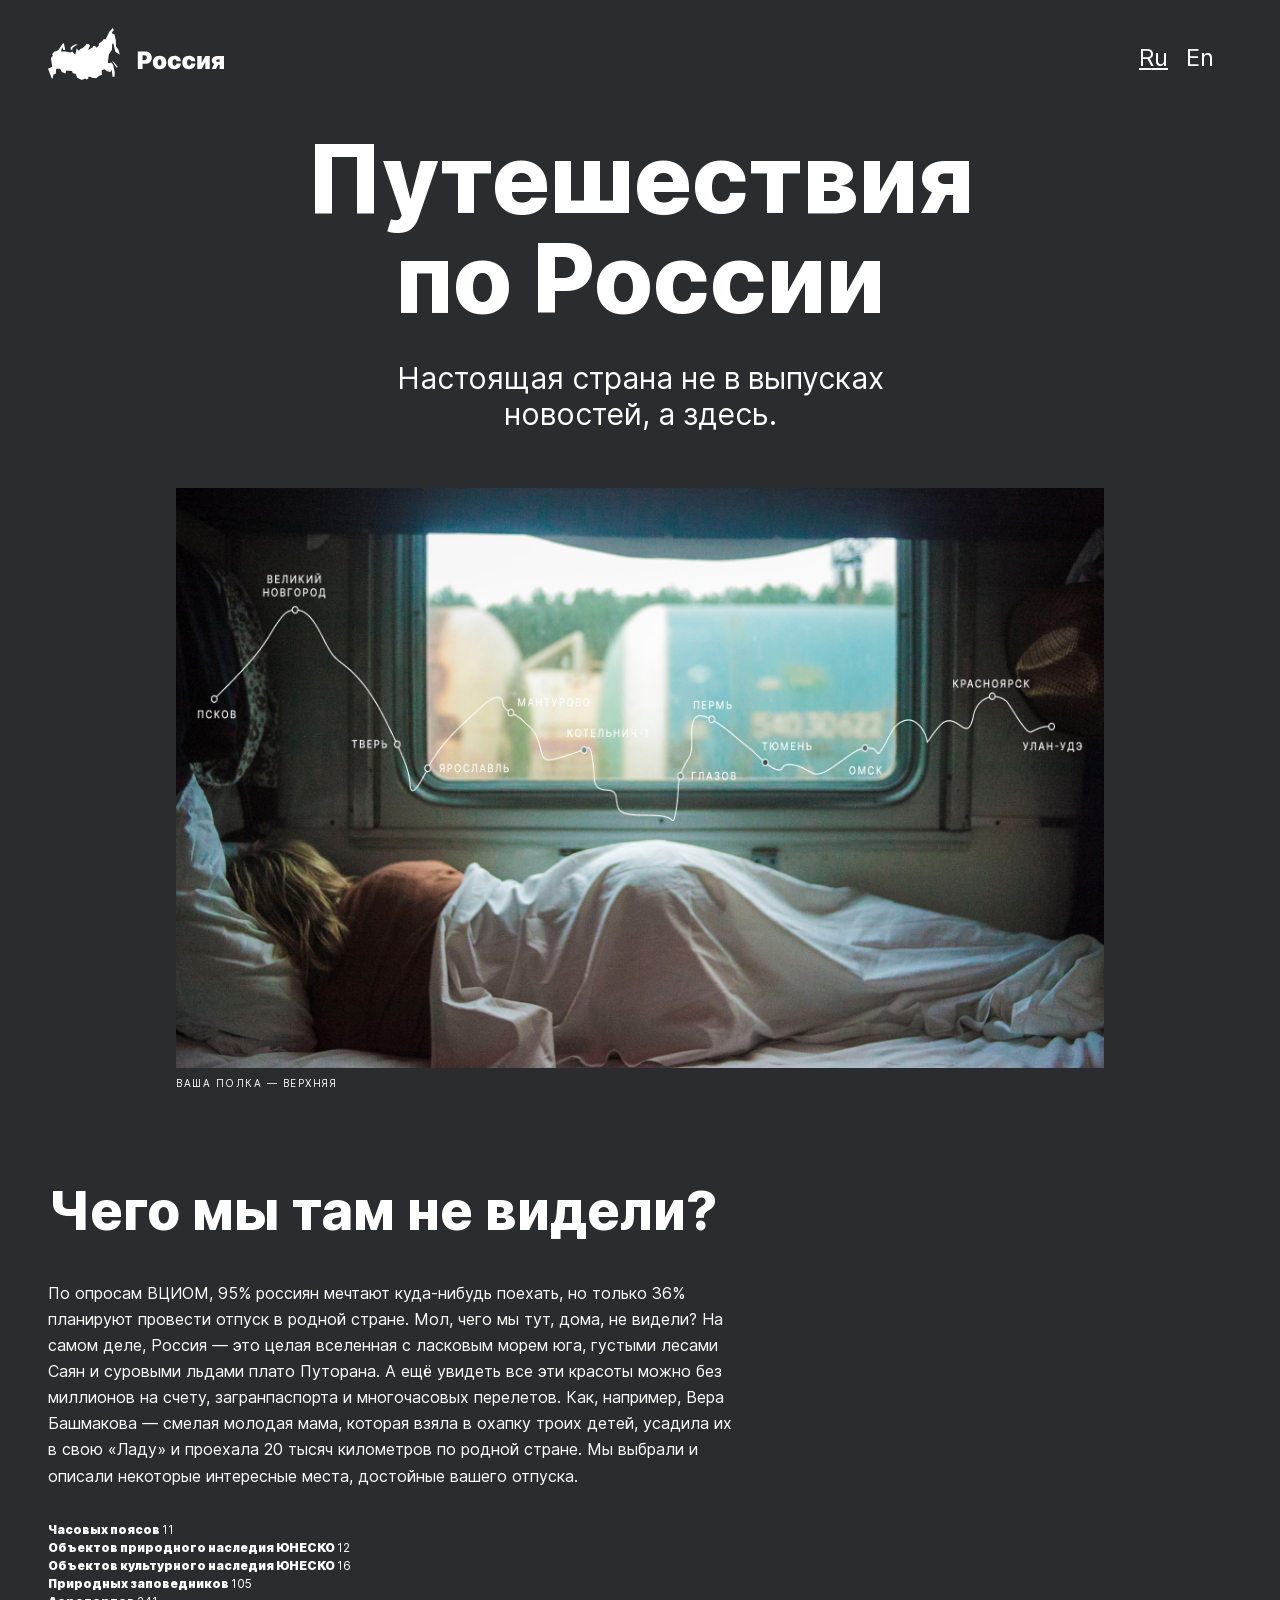
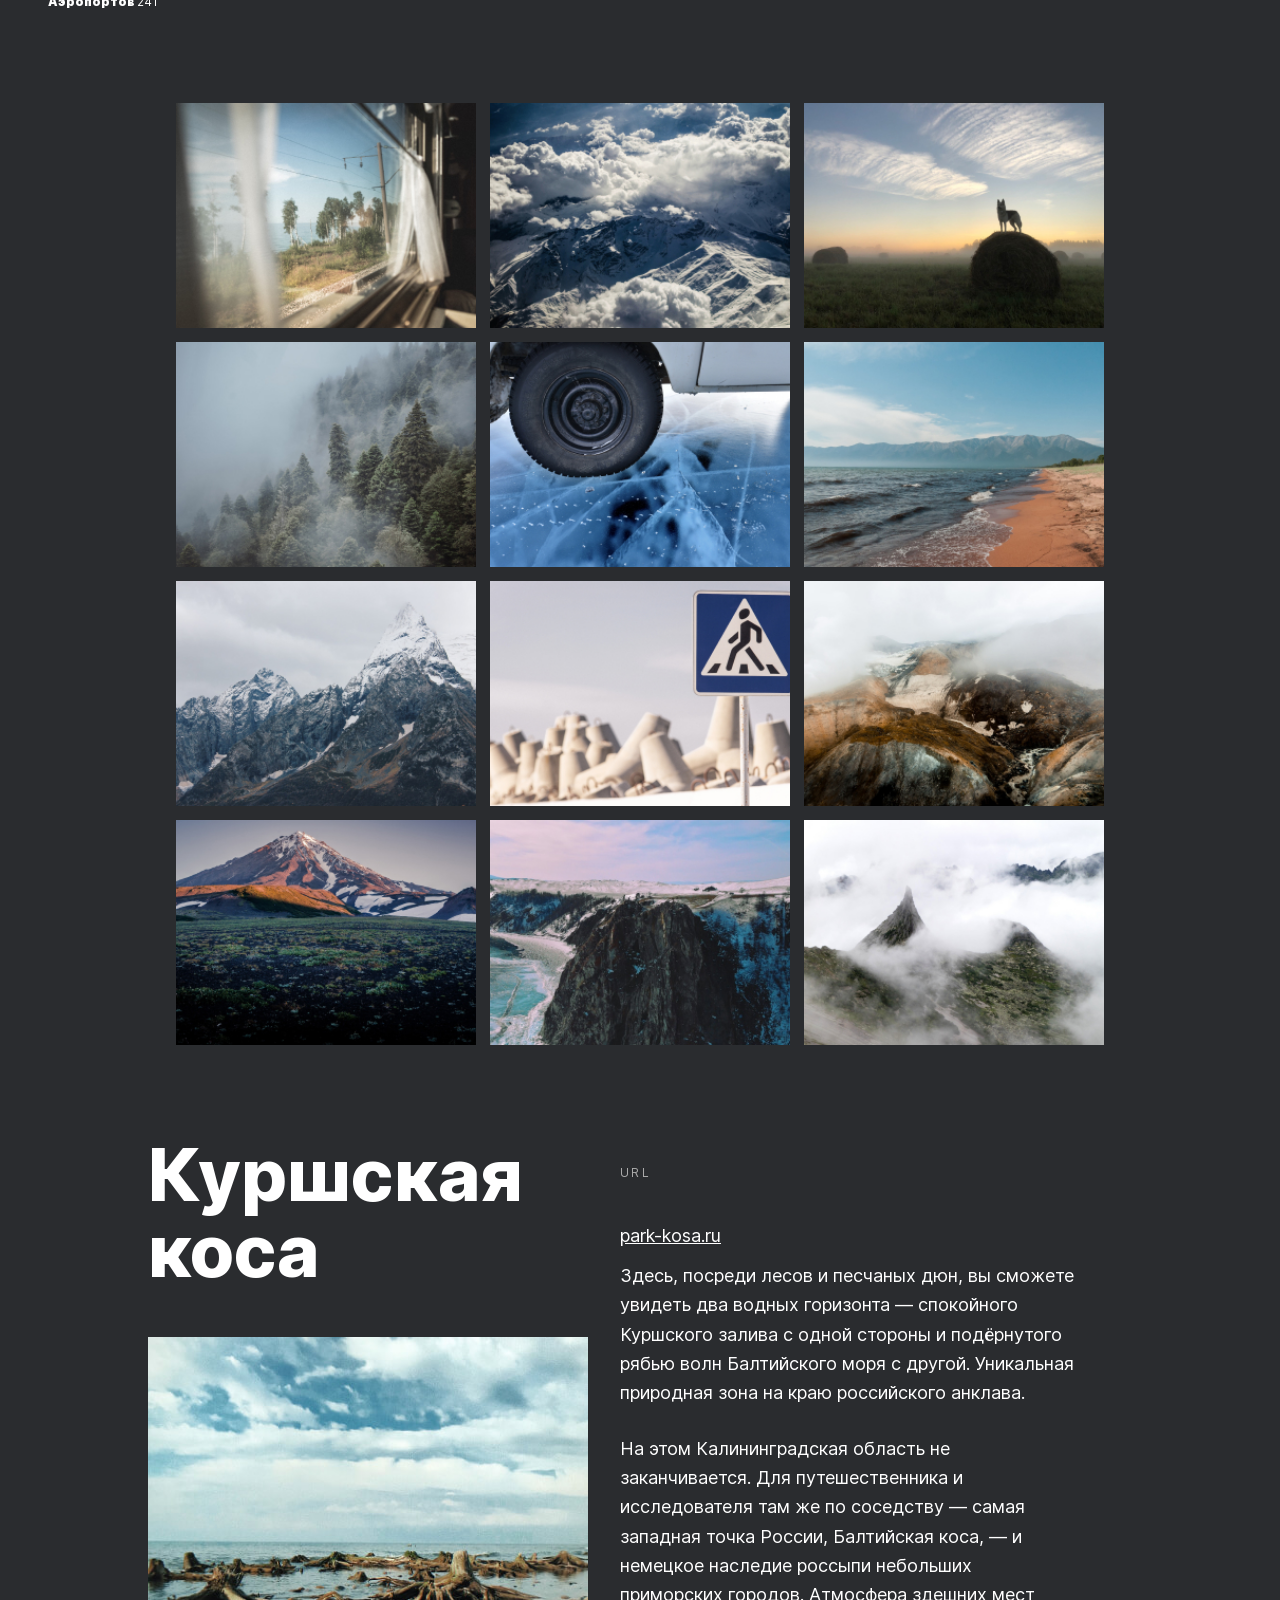
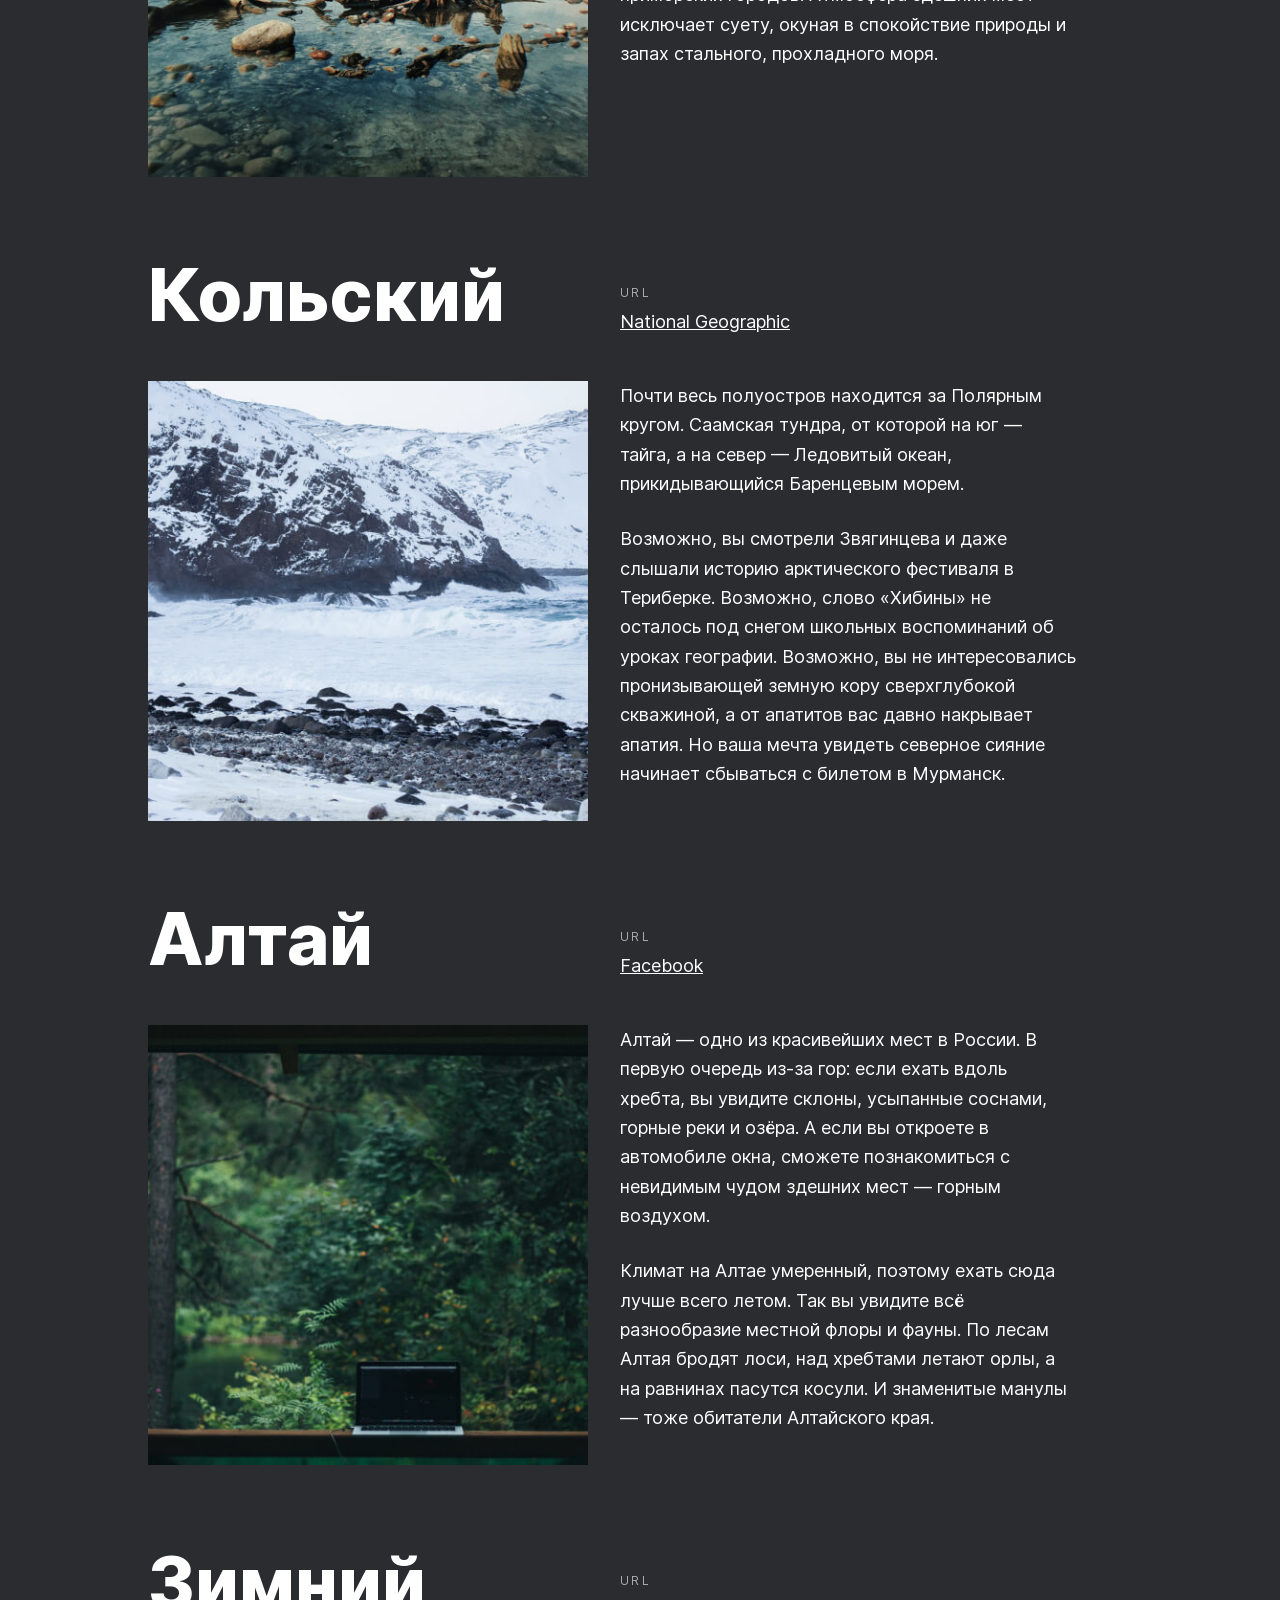
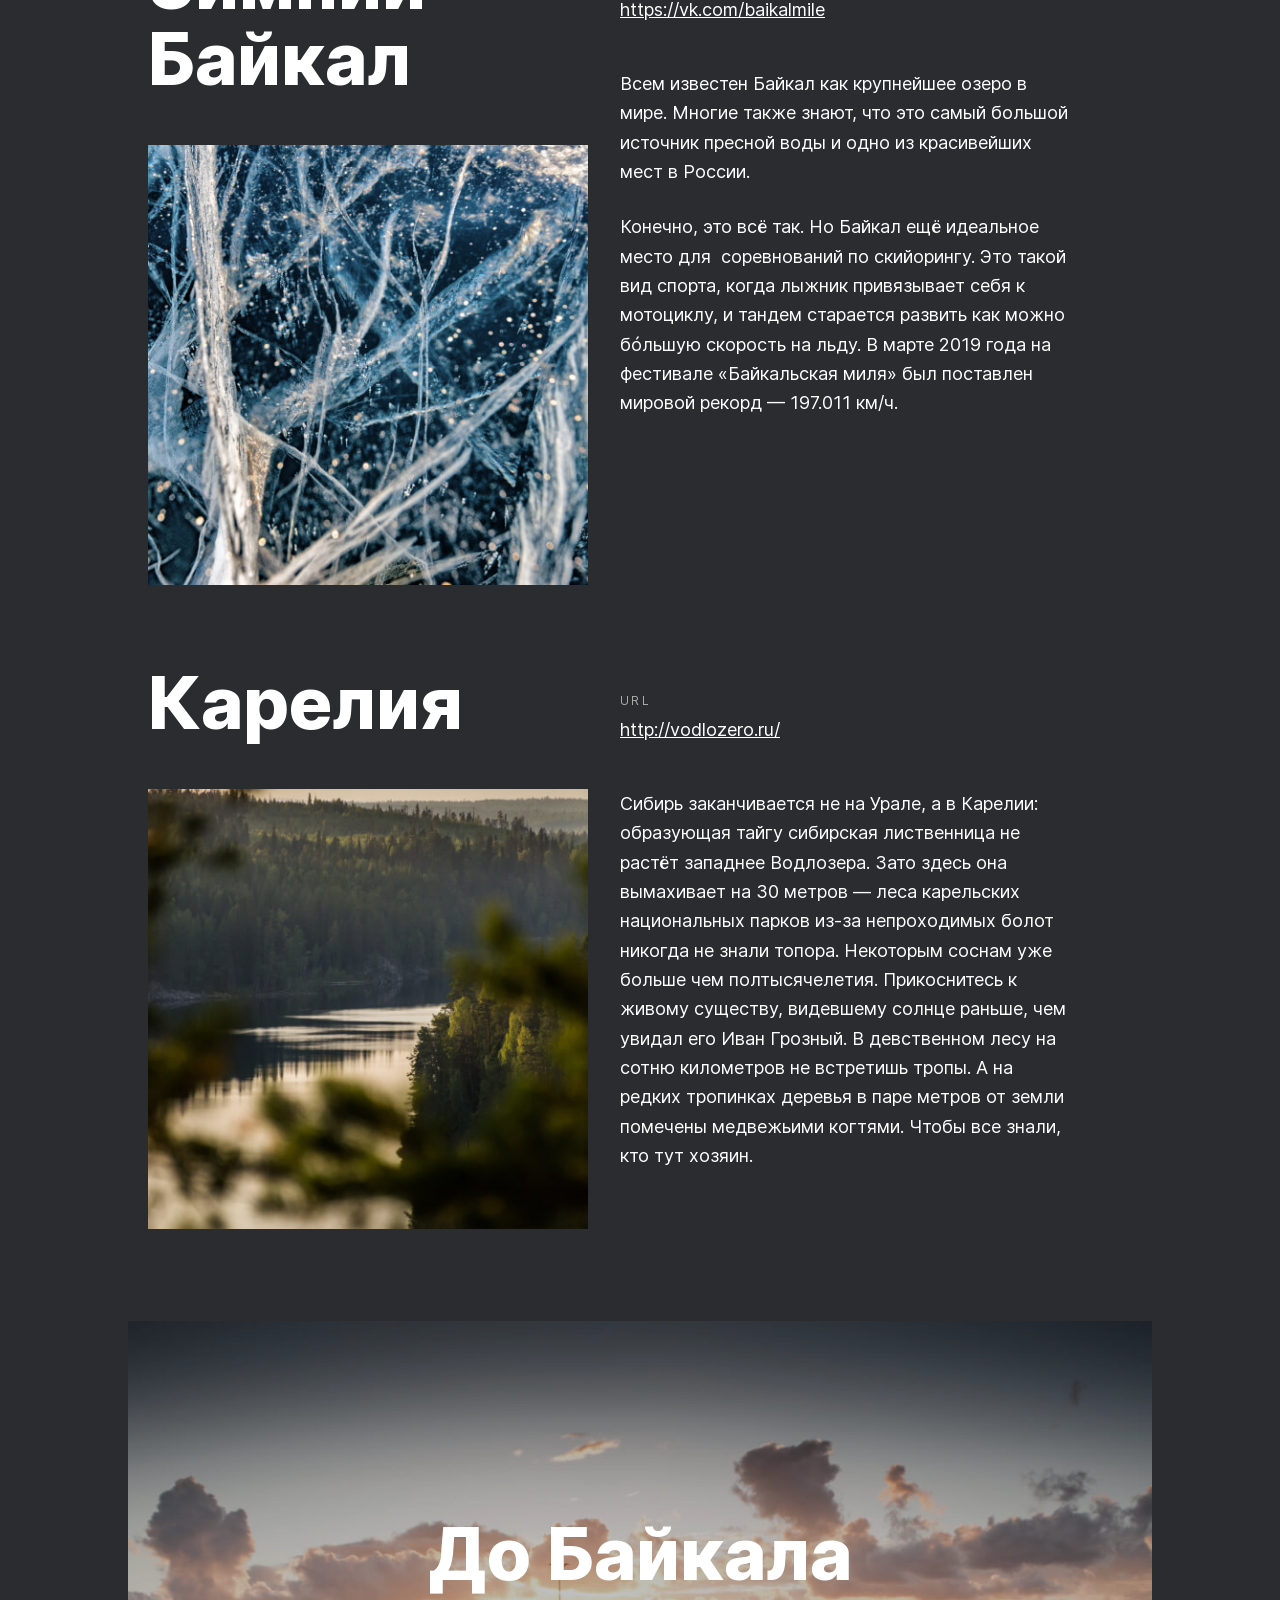
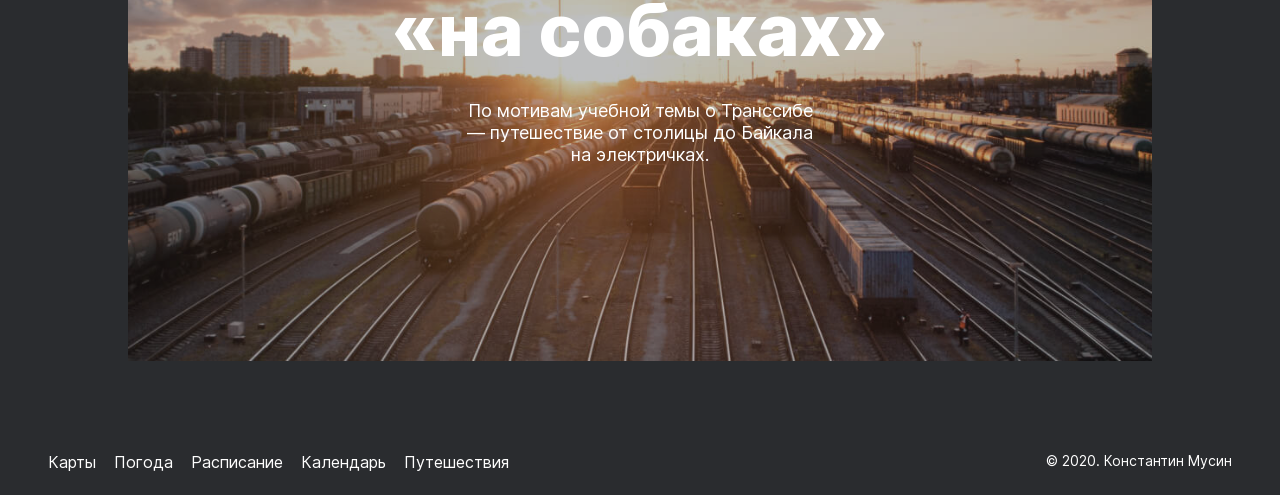
==== commit 3dcafbe7: "First Push" ====
--- a/russian-travel.html
+++ b/russian-travel.html
@@ -10,16 +10,8 @@
 <body>
     <div class="page">
         <header class="header">
-            <svg class="header__logo" width="176" height="52" viewBox="0 0 176 52" fill="none" xmlns="http://www.w3.org/2000/svg">
-            <path d="M7.76534 23.3826L10.4107 22.0738L14.592 15.7919L15.872 15.2685L17.2374 21.6376L15.4454 21.8993L14.08 19.2819L13.056 23.3826H17.5787L22.272 24.604L24.1494 23.3826L27.3067 26.698L28.672 20.5906L30.8907 22.8591L32.256 20.9396L34.4747 20.3289L37.7174 17.2752L38.2294 15.7919L40.8747 16.2282L41.9841 17.7114L40.0214 21.8993L44.8854 19.3691V18.1476L46.7627 17.7114L48.8107 19.8054L50.8587 17.2752V15.5302L54.1867 13.1745L55.5521 11.1678H57.6854L61.4401 3.40268L64.6828 0L65.8774 1.91946L64.0001 4.36242L64.6828 5.93289L66.4748 6.28188L67.9254 12.7383V18.1476L70.4854 21.7248L71.7654 26.698L67.3281 23.8188L65.3654 15.5302L64.1707 15.7919L64.0001 21.3758L60.7574 26.698L59.8187 34.8121L62.0374 35.3356L62.9761 34.2013L65.1094 36.6443L66.7307 43.9732L66.5601 48.6846H64.5121L63.7441 42.0537L62.2934 44.0604L59.1361 43.3624L56.5761 41.1812L53.6747 42.2282L53.8454 46.9396L51.5414 47.5503L48.1281 50.1678L44.0321 49.6443L42.4107 48.6846L39.8507 49.1208L40.7041 50.1678L38.6561 51.3893L37.0347 50.604L33.9627 52L29.2694 49.6443L27.4774 45.4564L25.9414 45.6309L24.1494 44.1477L24.064 43.0134L18.3467 42.4027L17.408 45.5436L13.824 43.8859L12.032 40.8322H8.19201L7.76534 45.7181L5.54667 46.4161L4.43734 50.8658L3.584 50.0805L0 40.745L4.26667 38.651L3.584 34.5503L2.90134 30.3624L4.77867 27.6577L4.18134 26L6.74134 23.2081L7.76534 23.3826ZM64.5121 33.6779L68.4374 39.6107L69.7174 39.0872L68.0961 36.6443L64.5121 32.8054V33.6779ZM24.4054 21.6376V19.8926L27.392 17.7114L29.952 16.4027H26.9654L24.32 17.9732L22.6987 19.4564V21.6376H24.4054Z" fill="white"/>
-            <path d="M89.8314 41.0004H94.5546V35.8186H97.171C101.138 35.8186 103.797 33.4749 103.797 29.7164C103.797 26.0004 101.206 23.5459 97.3409 23.5459H89.8314V41.0004ZM94.5546 32.1368V27.33H96.2196C97.8761 27.33 98.87 28.2164 98.87 29.7164C98.87 31.2078 97.8761 32.1368 96.2196 32.1368H94.5546Z" fill="white"/>
-            <path d="M111.604 41.2391C115.851 41.2391 118.366 38.5118 118.366 34.4891C118.366 30.4664 115.851 27.7391 111.604 27.7391C107.356 27.7391 104.842 30.4664 104.842 34.4891C104.842 38.5118 107.356 41.2391 111.604 41.2391ZM111.638 37.7618C110.381 37.7618 109.633 36.509 109.633 34.455C109.633 32.401 110.381 31.1482 111.638 31.1482C112.827 31.1482 113.575 32.401 113.575 34.455C113.575 36.509 112.827 37.7618 111.638 37.7618Z" fill="white"/>
-            <path d="M126.555 41.2391C130.42 41.2391 132.79 39.0146 132.841 35.5459H128.492C128.39 36.9181 127.651 37.6595 126.623 37.6595C125.391 37.6595 124.584 36.6027 124.584 34.455C124.584 32.3073 125.391 31.2504 126.623 31.2504C127.659 31.2504 128.365 31.9919 128.492 33.3641H132.841C132.816 29.955 130.395 27.7391 126.555 27.7391C122.308 27.7391 119.793 30.4664 119.793 34.4891C119.793 38.5118 122.308 41.2391 126.555 41.2391Z" fill="white"/>
-            <path d="M141.062 41.2391C144.928 41.2391 147.298 39.0146 147.349 35.5459H142.999C142.897 36.9181 142.158 37.6595 141.13 37.6595C139.899 37.6595 139.092 36.6027 139.092 34.455C139.092 32.3073 139.899 31.2504 141.13 31.2504C142.167 31.2504 142.872 31.9919 142.999 33.3641H147.349C147.323 29.955 144.902 27.7391 141.062 27.7391C136.815 27.7391 134.3 30.4664 134.3 34.4891C134.3 38.5118 136.815 41.2391 141.062 41.2391Z" fill="white"/>
-            <path d="M153.701 35.0004V27.9095H149.283V41.0004H153.701L157.337 33.8754V41.0004H161.754V27.9095H157.337L153.701 35.0004Z" fill="white"/>
-            <path d="M171.651 41.0004H176V27.9095H169.884C166.12 27.9095 163.742 29.8186 163.767 32.4777C163.75 33.9692 164.642 35.205 166.205 35.9379L163.631 41.0004H167.947L170.147 36.6709H171.651V41.0004ZM171.651 33.8414H169.986C168.737 33.8414 168.159 33.2277 168.185 32.6482C168.159 32.1027 168.703 31.4209 169.884 31.4209H171.651V33.8414Z" fill="white"/>
-            </svg>
-             <ul class="header__unnumbered-list">  
+            <img class="header__logo" src="./image/header__logo.svg" alt="Логотип">
+            <ul class="header__unnumbered-list">  
                 <li class="header__list"><a class="header__lang-link" href="#" target="_self">Ru</a></li>
                 <li class="header__list"><a class="header__lang-link" href="#" target="_self">En</a></li>
             </ul>
@@ -96,13 +88,13 @@
             </section>
 
             <section class="places">
-                <ul class="place__unnumbered-list">
+                <ul class="places__unnumbered-list">
                     <li class="place">
                         <h2 class="place__title">Куршская коса</h2>
                         <img class="place__image" src="./image/place__image 1.jpg" alt="Куршская коса">
                         <div class="place__website">
-                            <p class="place__website_url-heading">URL</p>
-                            <a class="place__website_link" href="http://park-kosa.ru" target="_self">park-kosa.ru</a>
+                            <p class="place__website place__website_url-heading">URL</p>
+                            <a class="place__website place__website_link" href="http://park-kosa.ru" target="_self">park-kosa.ru</a>
                         </div>
                         <div class="place__text">
                         <p class="place__paragraph">Здесь, посреди лесов и песчаных дюн, 
--- a/index2.css
+++ b/index2.css
@@ -209,7 +209,7 @@
     margin: 92px auto 0px;
 }
 
-.place__unnumbered-list{
+.places__unnumbered-list{
     list-style-type: none;
     padding: 0;
     margin: 0;
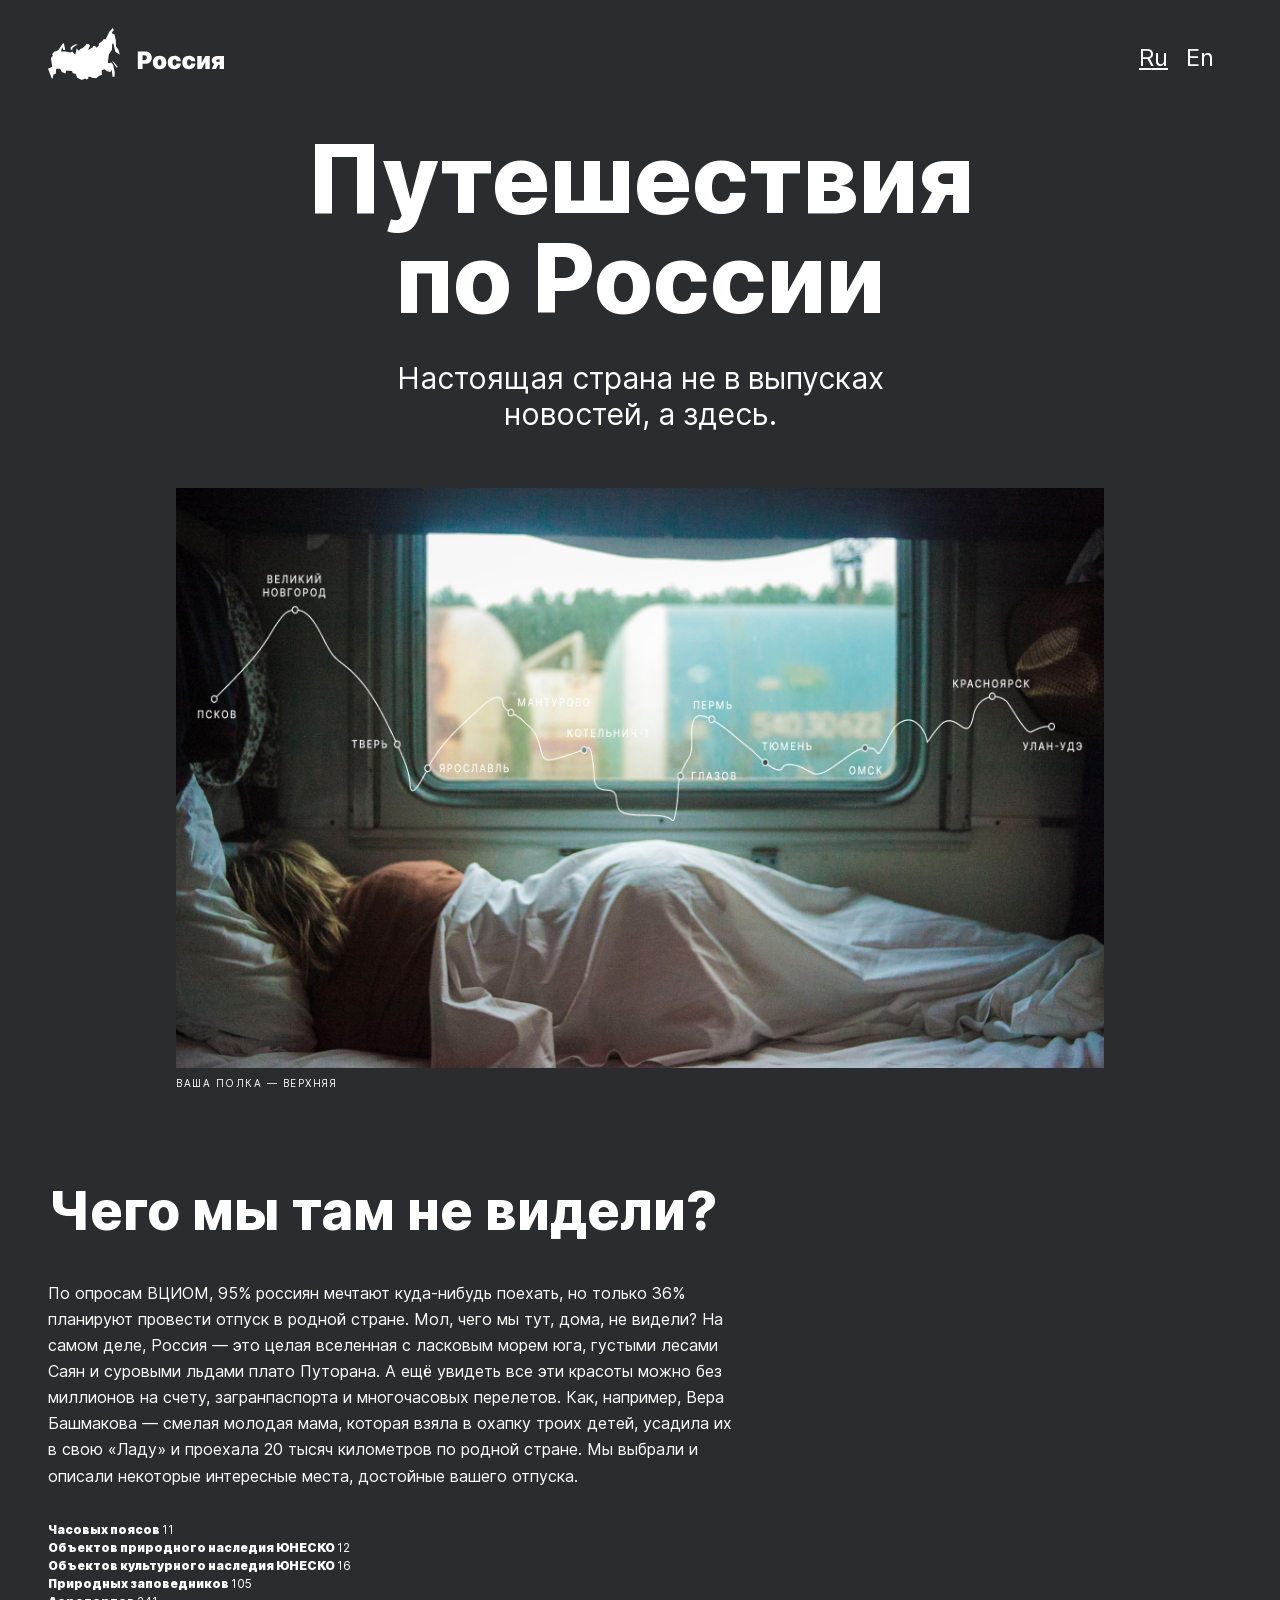
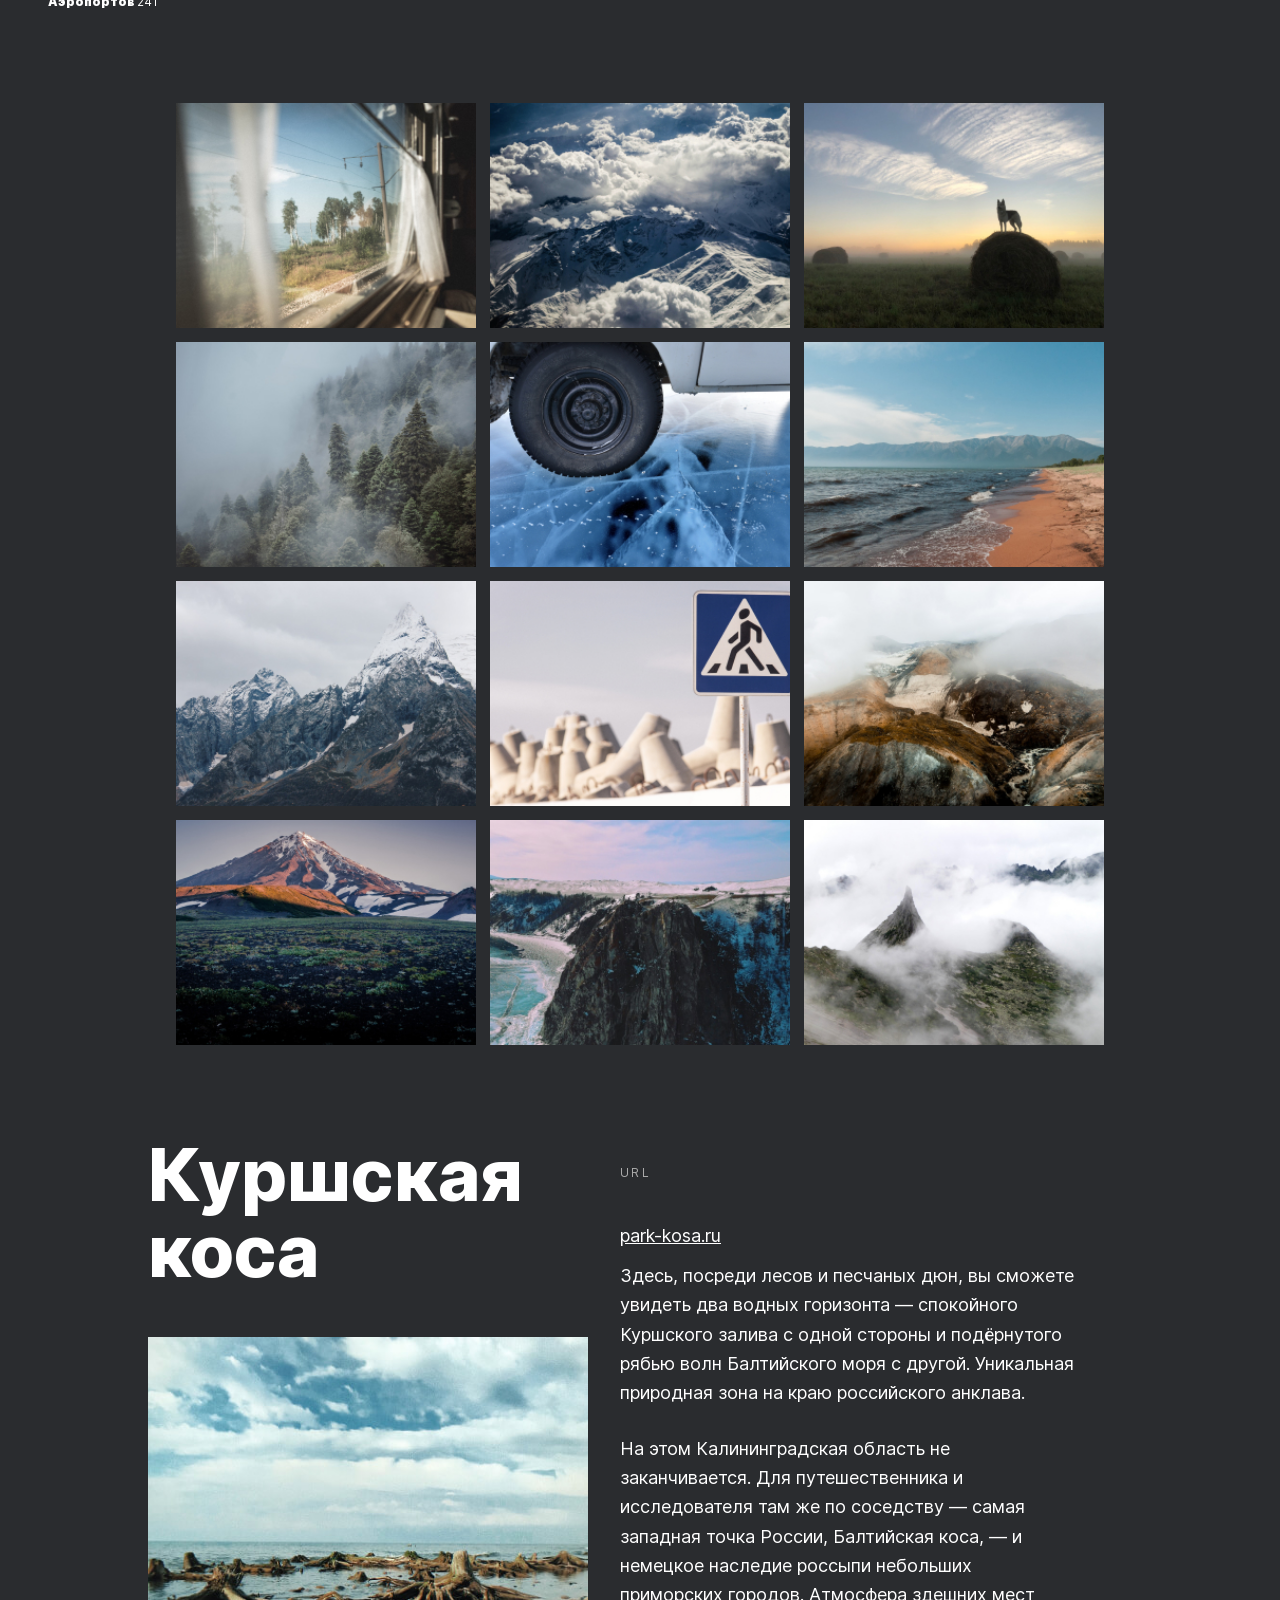
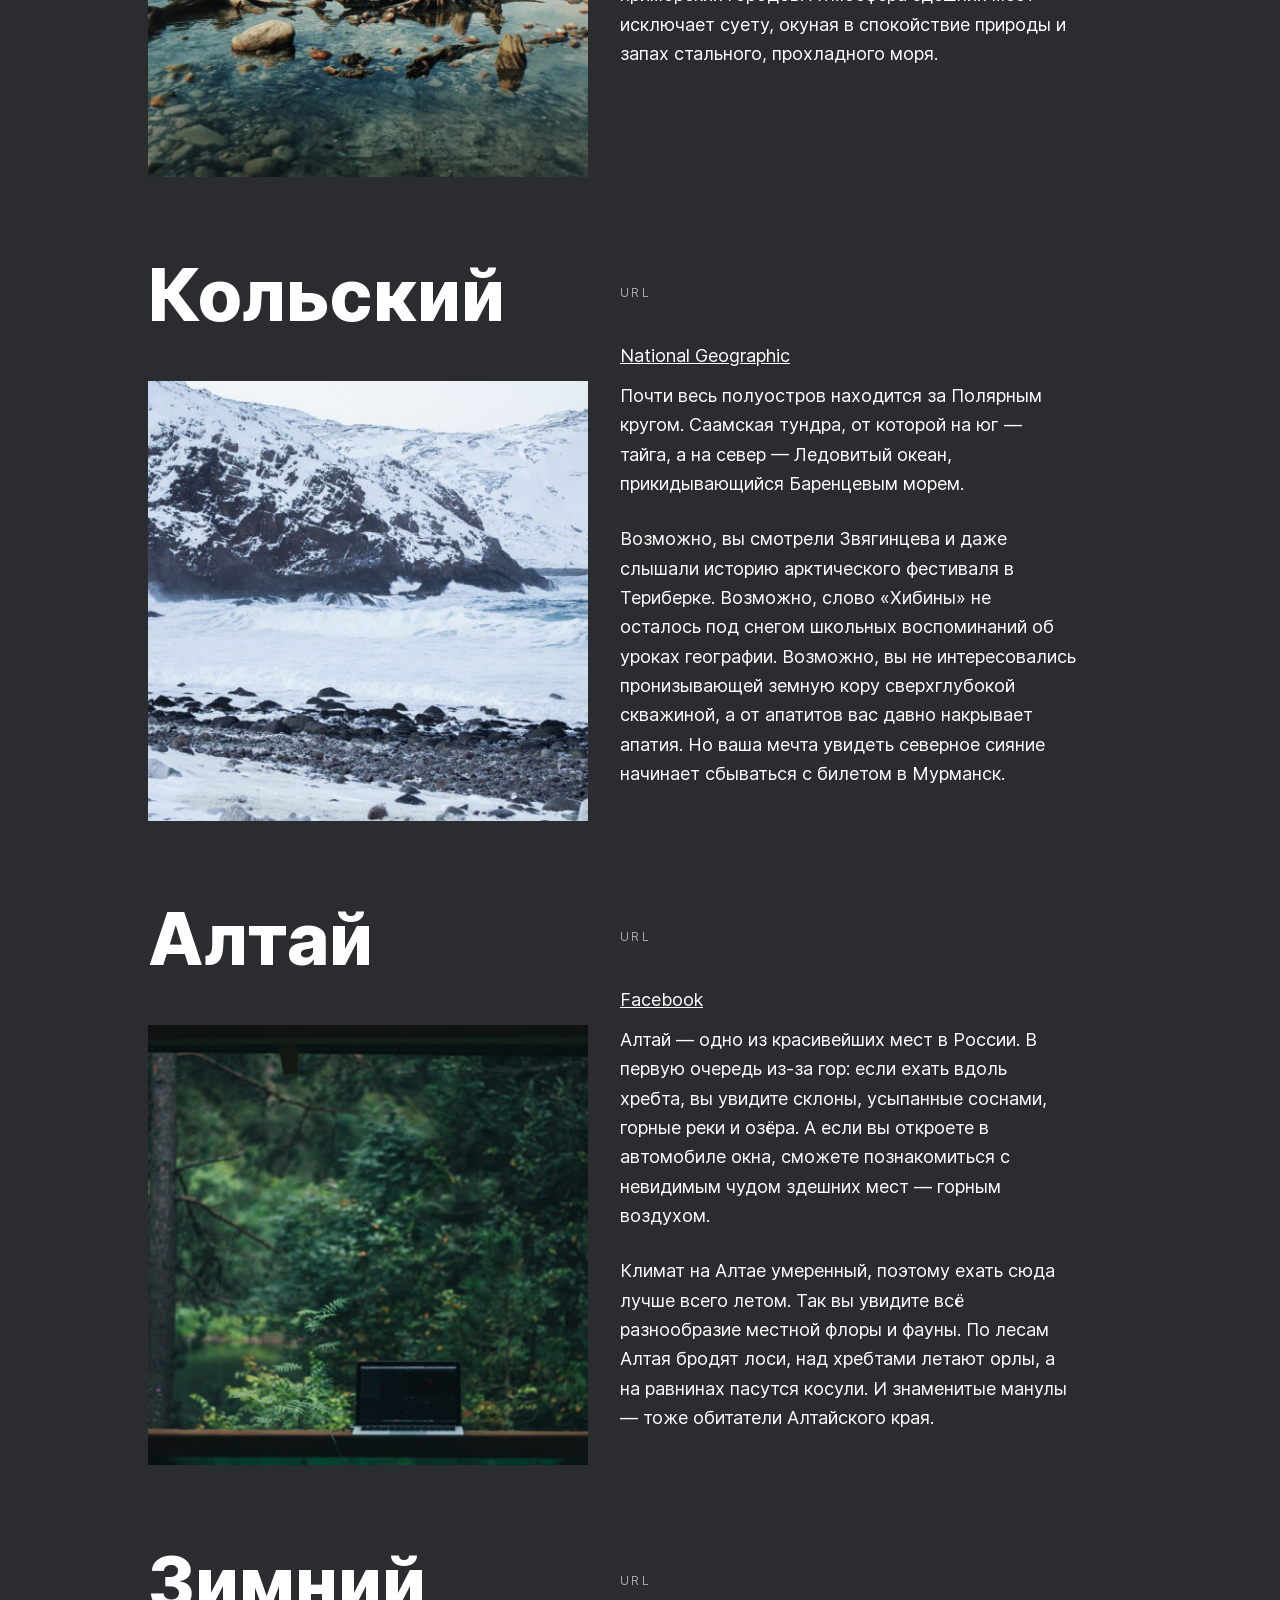
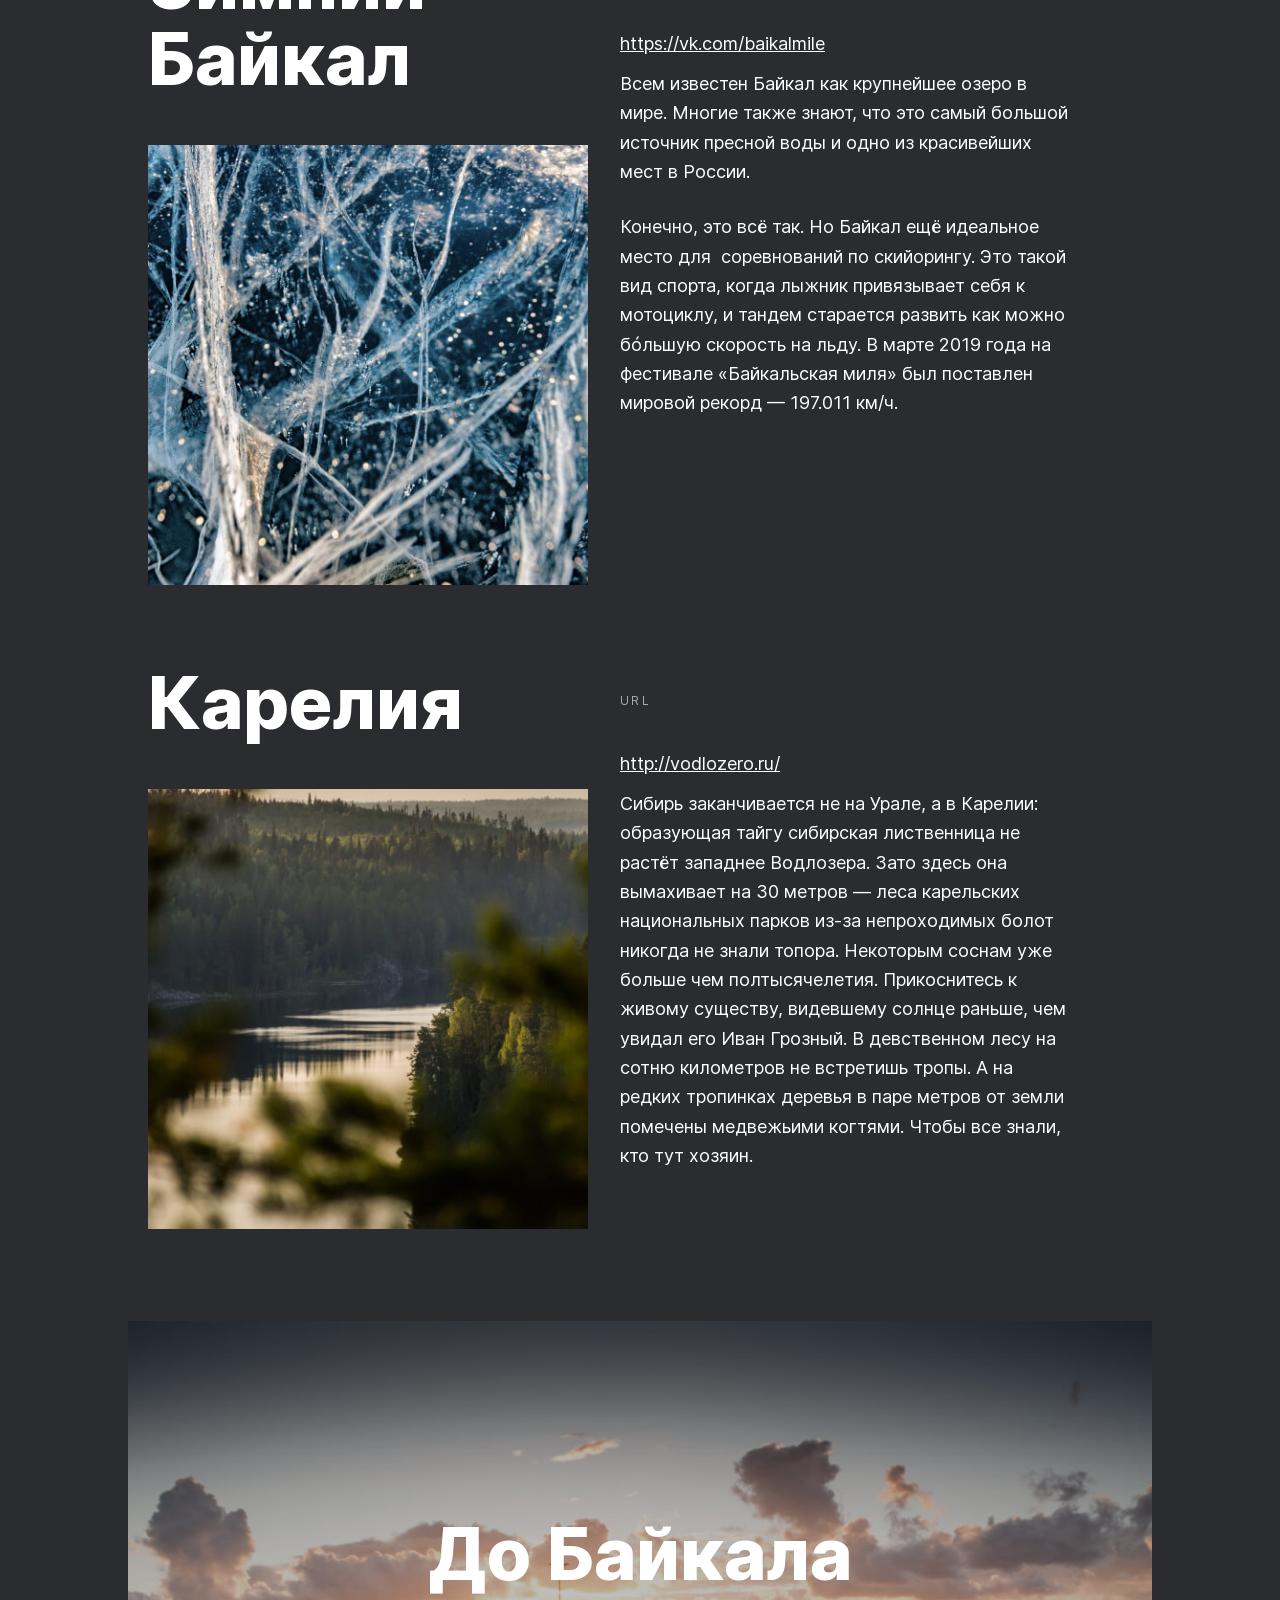
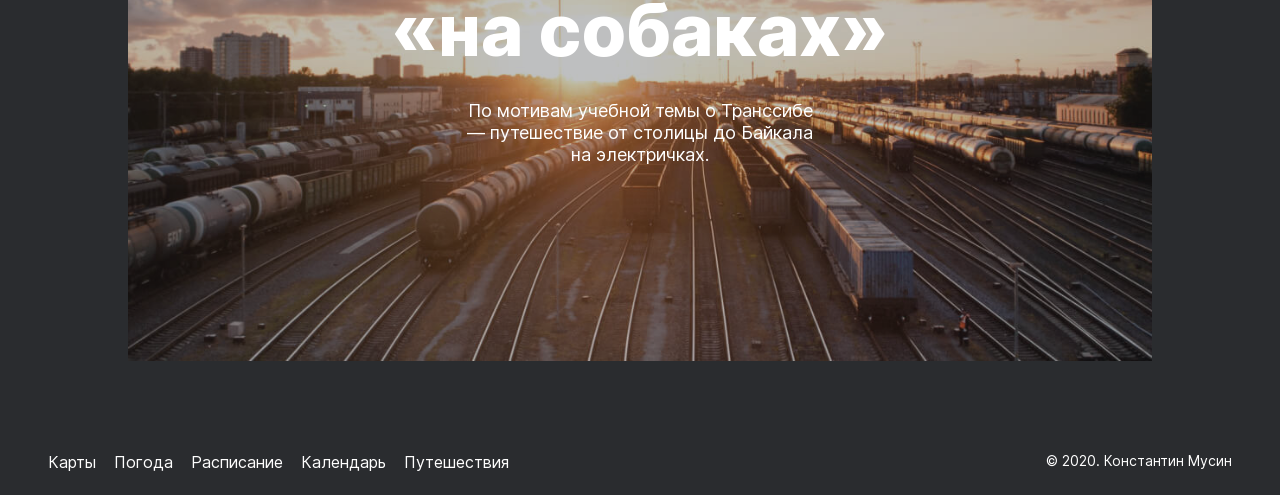
==== commit 4797a488: "First Push" ====
--- a/russian-travel.html
+++ b/russian-travel.html
@@ -115,8 +115,8 @@
                         <h2 class="place__title">Кольский</h2>
                         <img class="place__image" src="./image/place__image 2.jpg" alt="Кольский">
                         <div class="place__website">
-                            <p class="place__website_url-heading">URL</p>
-                            <a class="place__website_link" href="https://yourshot.nationalgeographic.com/photos/?keywords=kolskiy" target="_self">National Geographic</a>
+                            <p class="place__website place__website_url-heading">URL</p>
+                            <a class="place__website place__website_link" href="https://yourshot.nationalgeographic.com/photos/?keywords=kolskiy" target="_self">National Geographic</a>
                         </div>
                         <p class="place__paragraph">Почти весь полуостров находится за 
                             Полярным кругом. Саамская тундра, от которой на юг — 
@@ -136,8 +136,8 @@
                         <h2 class="place__title">Алтай</h2>
                         <img class="place__image" src="./image/place__image 3.jpg" alt="Алтай">
                         <div class="place__website">
-                            <p class="place__website_url-heading">URL</p>
-                            <a class="place__website_link" href="https://www.facebook.com/vera.bashmakova/posts/10156011613718822" target="_self">Facebook</a>
+                            <p class="place__website place__website_url-heading">URL</p>
+                            <a class="place__website place__website_link" href="https://www.facebook.com/vera.bashmakova/posts/10156011613718822" target="_self">Facebook</a>
                         </div>
                         <p class="place__paragraph">Алтай — одно из красивейших мест в России. 
                             В первую очередь из-за гор: если ехать вдоль хребта, 
@@ -157,8 +157,8 @@
                         <h2 class="place__title">Зимний Байкал</h2>
                         <img class="place__image" src="./image/place__image 4.jpg" alt="Зимний Байкал">
                         <div class="place__website">
-                            <p class="place__website_url-heading">URL</p>
-                            <a class="place__website_link" href="https://vk.com/baikalmile" target="_self">https://vk.com/baikalmile</a>
+                            <p class="place__website place__website_url-heading">URL</p>
+                            <a class="place__website place__website_link" href="https://vk.com/baikalmile" target="_self">https://vk.com/baikalmile</a>
                         </div>
                         <p class="place__paragraph">Всем известен Байкал как крупнейшее озеро 
                             в мире. Многие также знают, что это самый большой источник 
@@ -175,8 +175,8 @@
                         <h2 class="place__title">Карелия</h2>
                         <img class="place__image" src="./image/place__image 5.jpg" alt="Карелия">
                         <div class="place__website">
-                            <p class="place__website_url-heading">URL</p>
-                            <a class="place__website_link" href="http://vodlozero.ru" target="_self">http://vodlozero.ru/</a>
+                            <p class="place__website place__website_url-heading">URL</p>
+                            <a class="place__website place__website_link" href="http://vodlozero.ru" target="_self">http://vodlozero.ru/</a>
                         </div>
                         <p class="place__paragraph">Сибирь заканчивается не на Урале, а в Карелии: 
                             образующая тайгу сибирская лиственница не растёт западнее Водлозера.
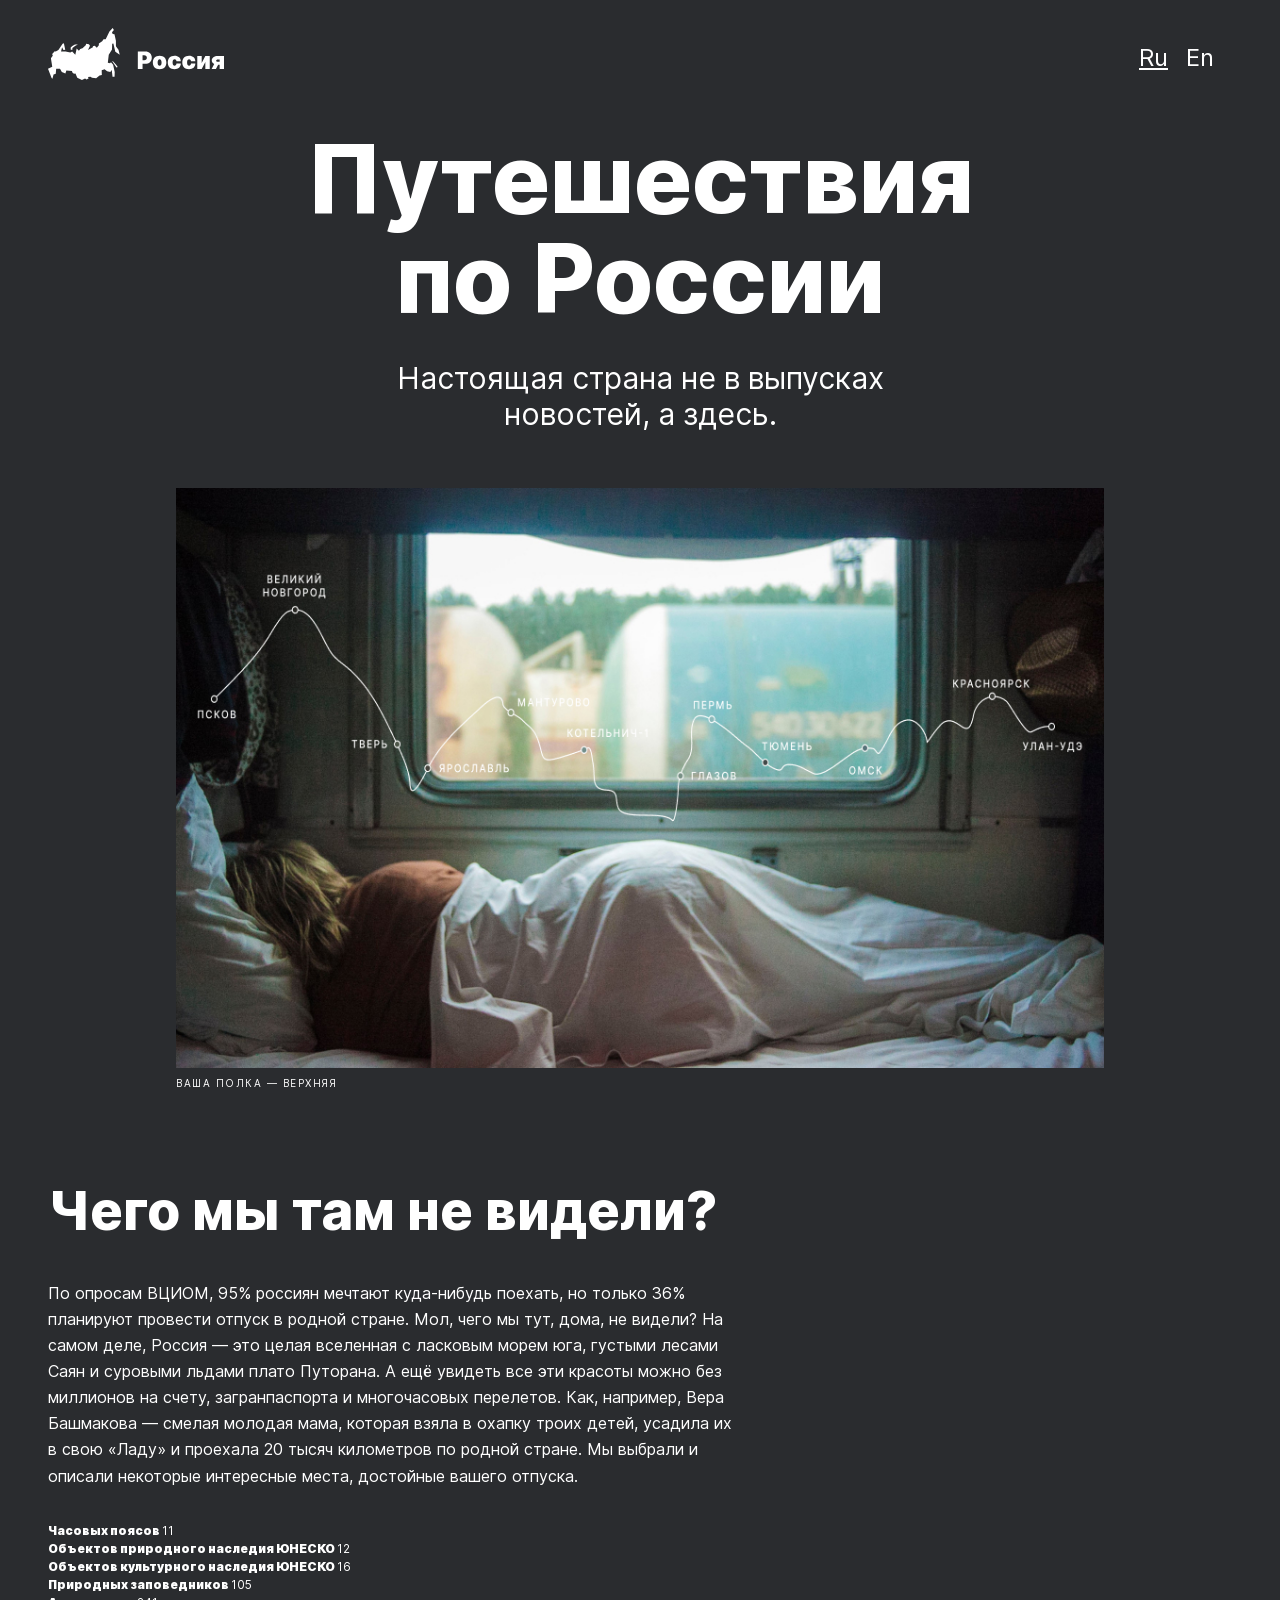
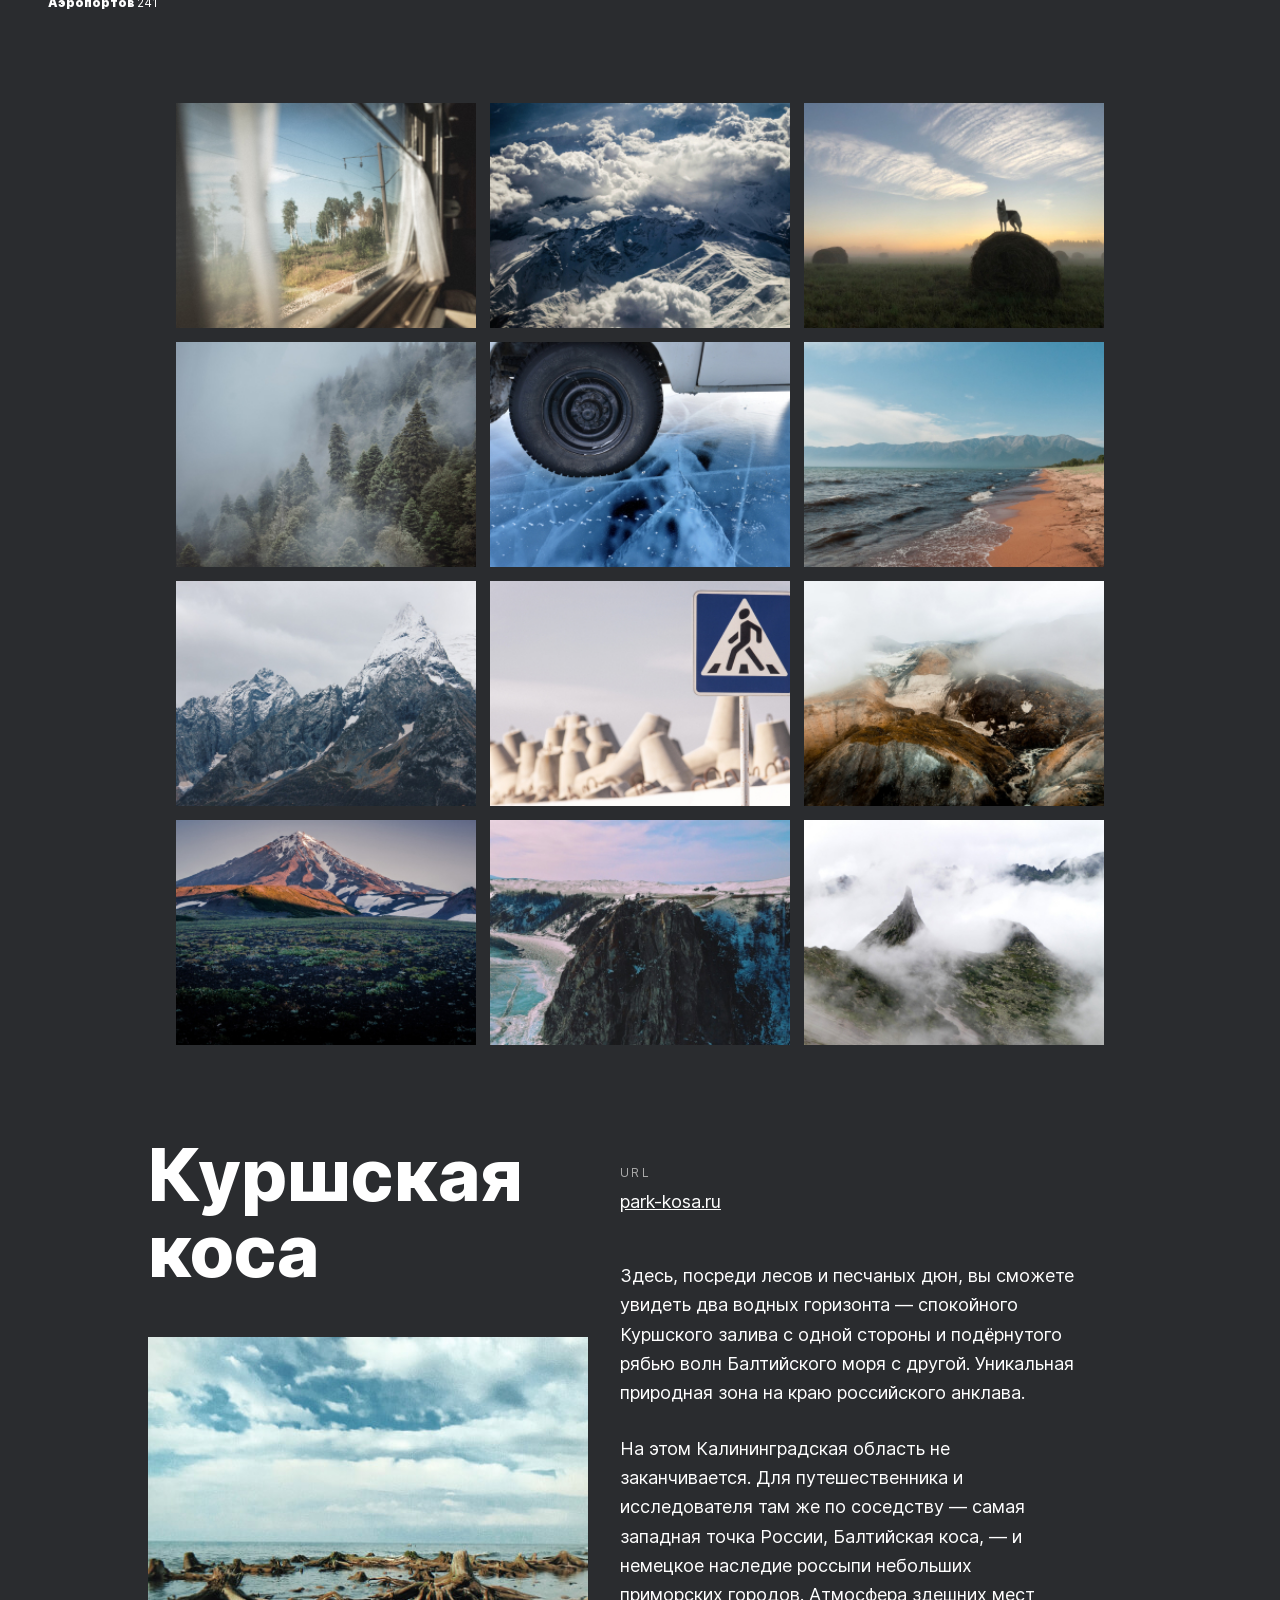
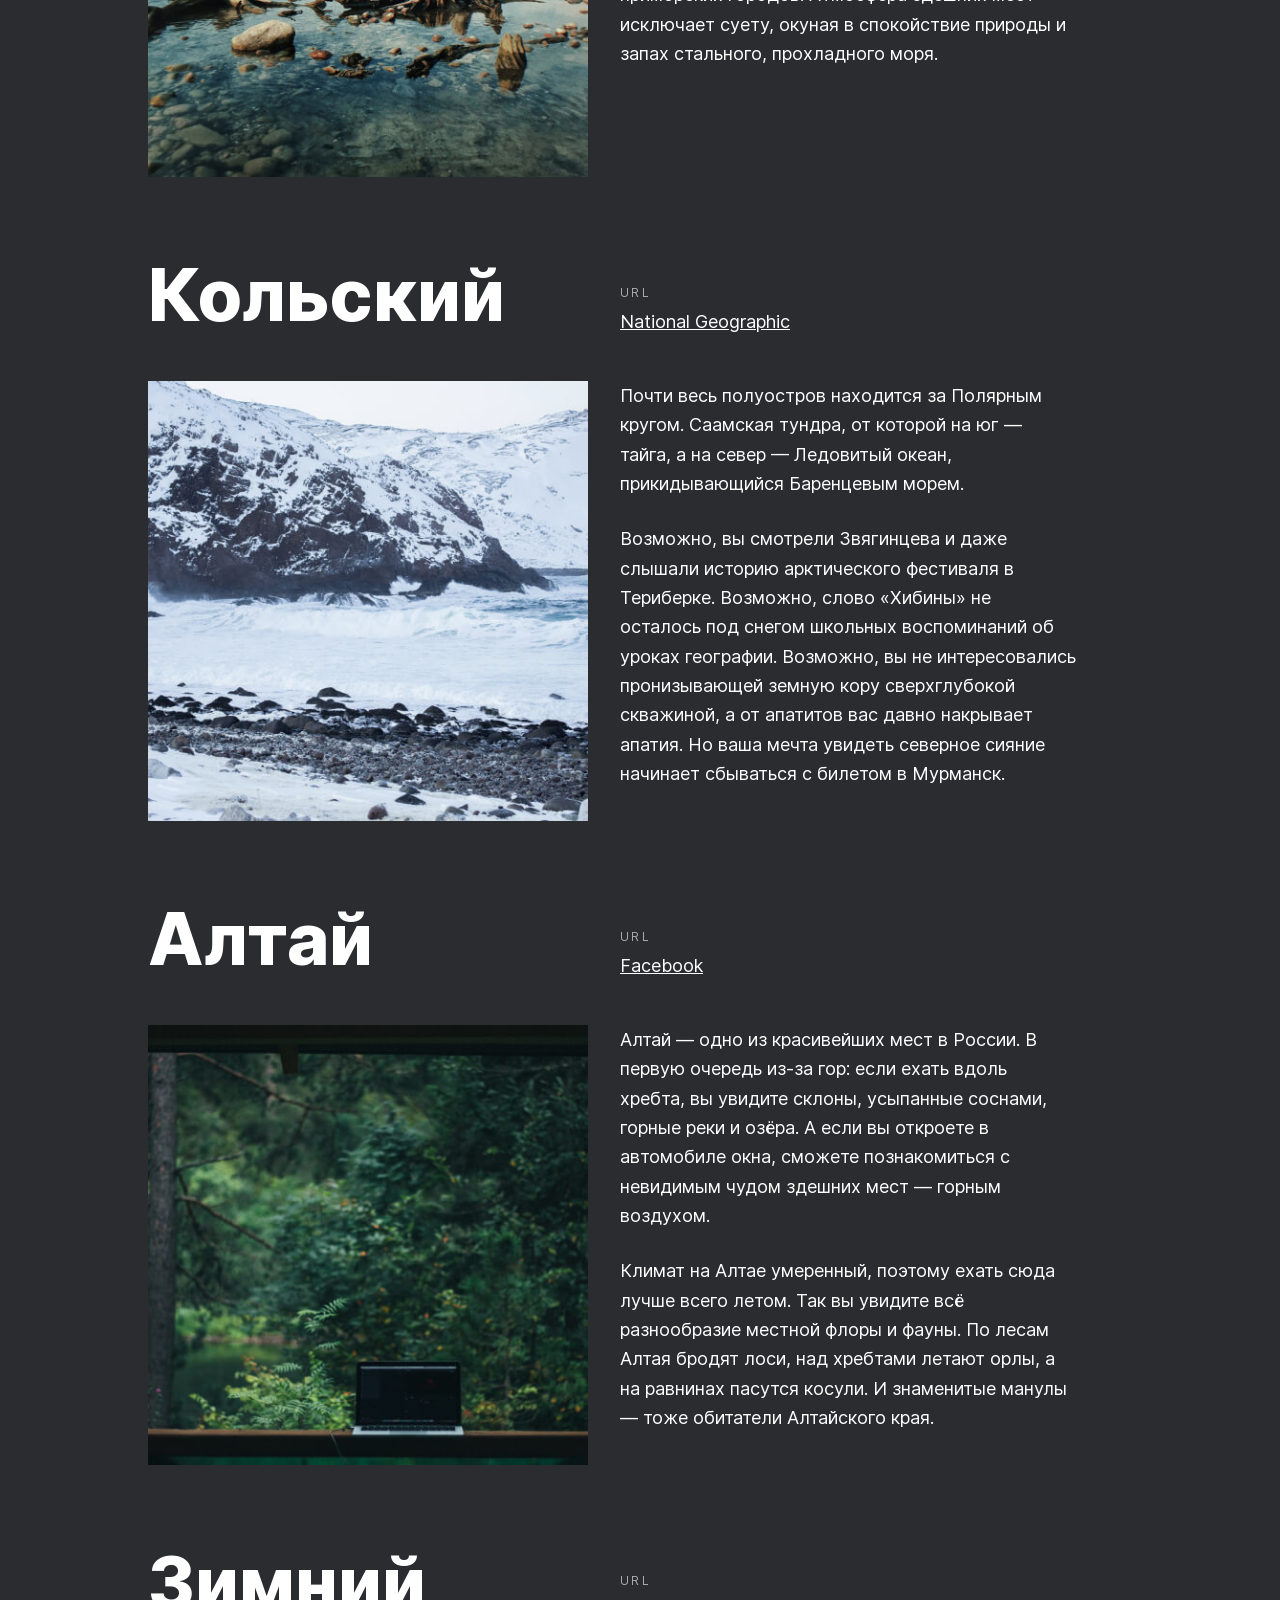
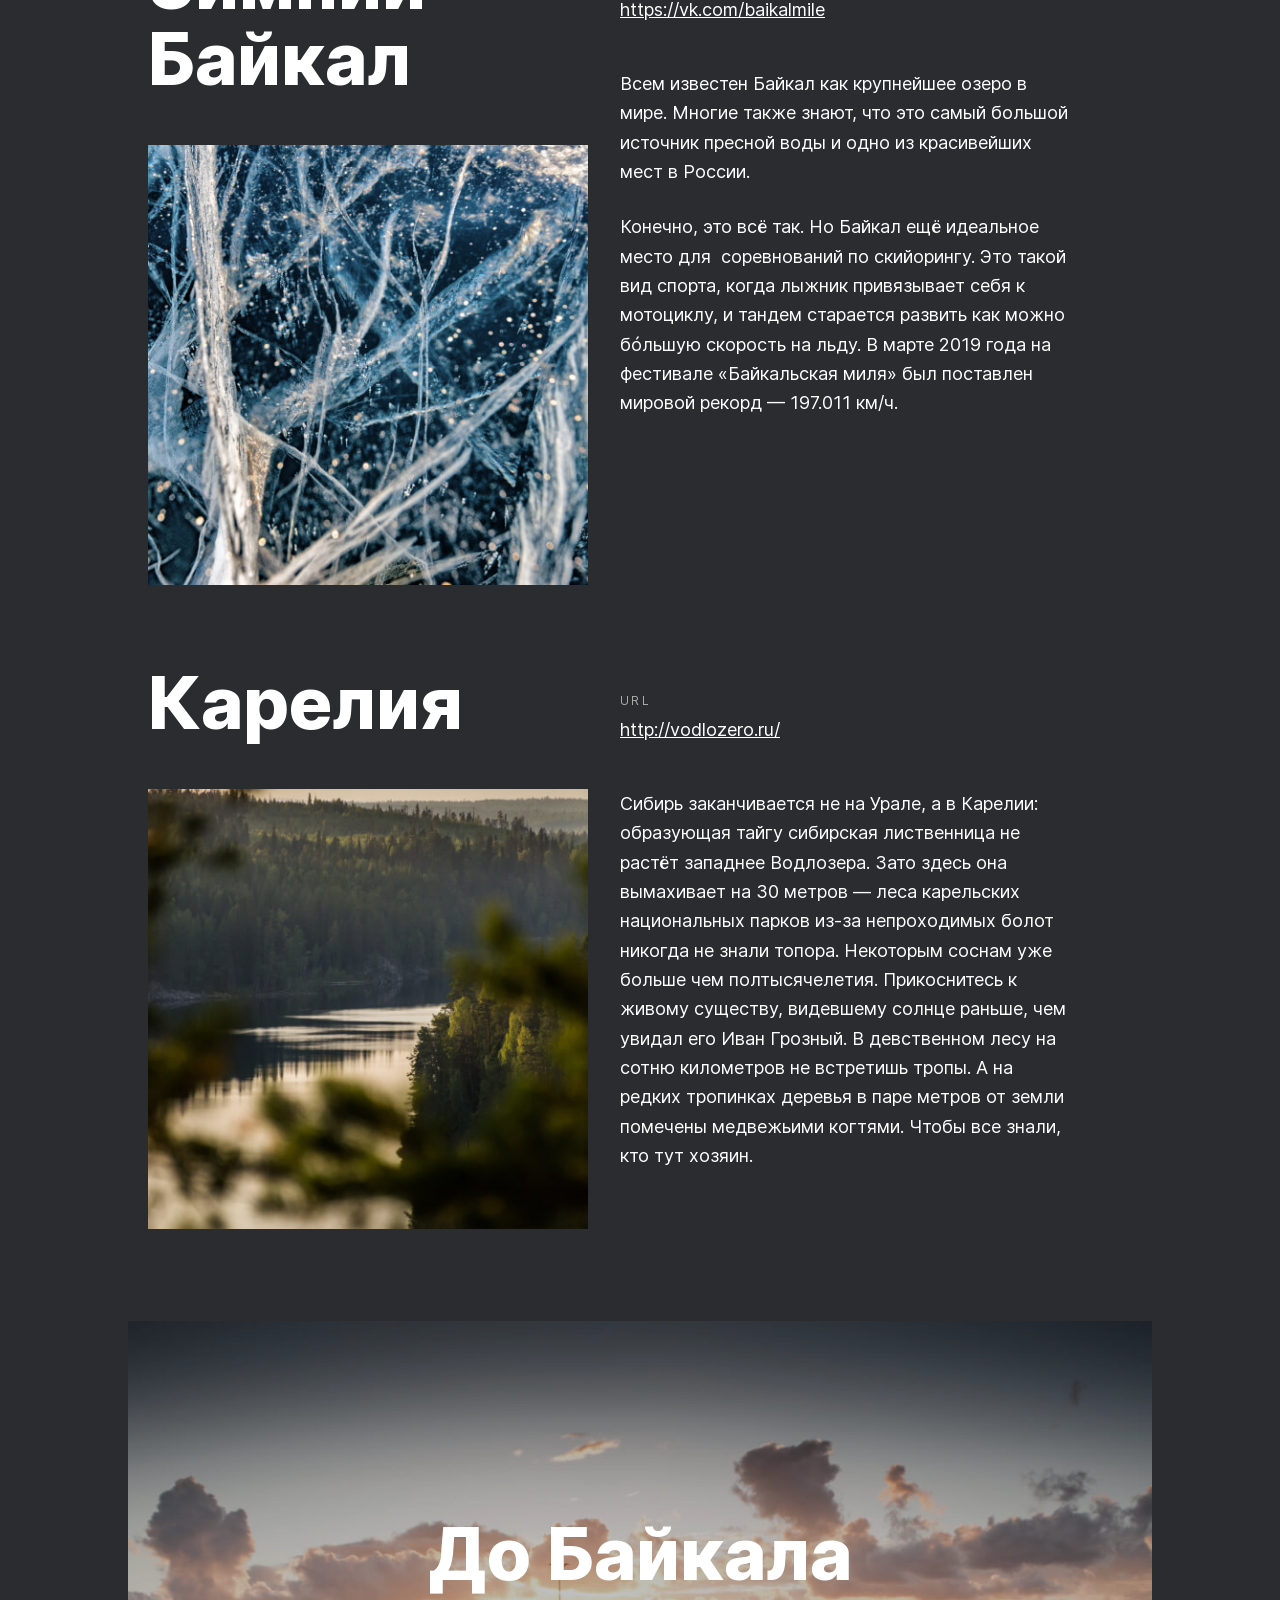
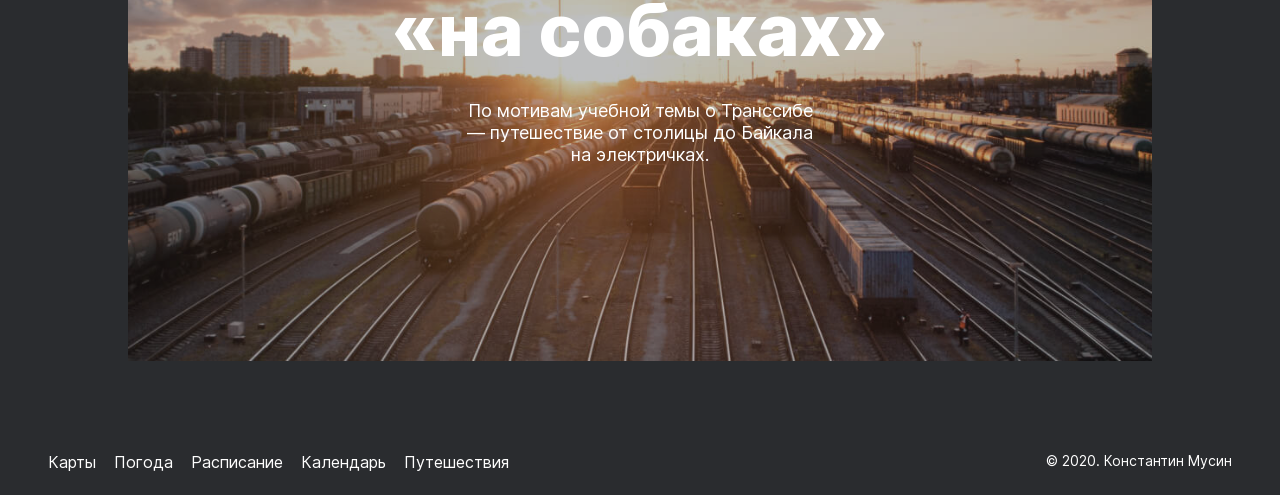
==== commit 33412f17: "First Push 1.1" ====
--- a/russian-travel.html
+++ b/russian-travel.html
@@ -4,7 +4,6 @@
     <meta charset="UTF-8">
     <meta name="viewport" content="width=device-width, initial-scale=1.0">
     <link rel="stylesheet" href="./pages/russian-travel.css">
-    <link rel="stylesheet" href="index2.css">
     <title>Путешествия по России</title>
 </head>
 <body>
--- a/pages/russian-travel.css
+++ b/pages/russian-travel.css
@@ -1 +1,53 @@
 @import url(../vendor/normalize.css);
+
+@import url(../font/font.css);
+
+@import url(../blocks/page/page.css);
+
+@import url(../blocks/header/header.css);
+@import url(../blocks/header/__logo/header__logo.css);
+@import url(../blocks/header/__unnumbered-list/header__unnumbered-list.css);
+@import url(../blocks/header/__list/header__list.css);
+@import url(../blocks/header/__lang-link/header__lang-link.css);
+
+@import url(../blocks/lead/lead.css);
+@import url(../blocks/lead/__title/lead__title.css);
+@import url(../blocks/lead/__subtitle/lead__subtitle.css);
+@import url(../blocks/lead/__image/lead__image.css);
+@import url(../blocks/lead/__caption/lead__caption.css);
+
+@import url(../blocks/intro/intro.css);
+@import url(../blocks/intro/__title/intro__title.css);
+@import url(../blocks/intro/__text/intro__text.css);
+@import url(../blocks/intro/__unnumbered-list/intro__unnumbered-list.css);
+@import url(../blocks/intro/__list/intro__list.css);
+@import url(../blocks/intro/__list-span/intro__list-span.css);
+
+@import url(../blocks/photo-grid/photo-grid.css);
+@import url(../blocks/photo-grid/__item/photo-grid__item.css);
+
+@import url(../blocks/places/places.css);
+@import url(../blocks/places/__unnumbered-list/places__unnumbered-list.css);
+
+@import url(../blocks/places/places.css);
+@import url(../blocks/places/__unnumbered-list/places__unnumbered-list.css);
+
+@import url(../blocks/place/place.css);
+@import url(../blocks/place/__title/place__title.css);
+@import url(../blocks/place/__image/place__image.css);
+@import url(../blocks/place/__website/place__website.css);
+@import url(../blocks/place/__website/_url-heading/place__website_url-heading.css);
+@import url(../blocks/place/__website/_link/place__website_link.css);
+@import url(../blocks/place/__paragraph/place__paragraph.css);
+
+@import url(../blocks/cover/cover.css);
+@import url(../blocks/cover/__title/cover__title.css);
+@import url(../blocks/cover/__subtitle/cover__subtitle.css);
+@import url(../blocks/cover/__background/cover__background.css);
+@import url(../blocks/cover/__overlay/cover__overlay.css);
+
+@import url(../blocks/footer/footer.css);
+@import url(../blocks/footer/__unnumbered-list/footer__unnumbered-list.css);
+@import url(../blocks/footer/__link/footer__link.css);
+@import url(../blocks/footer/__list-link/footer__list-link.css);
+@import url(../blocks/footer/__copyright/footer__copyright.css);
